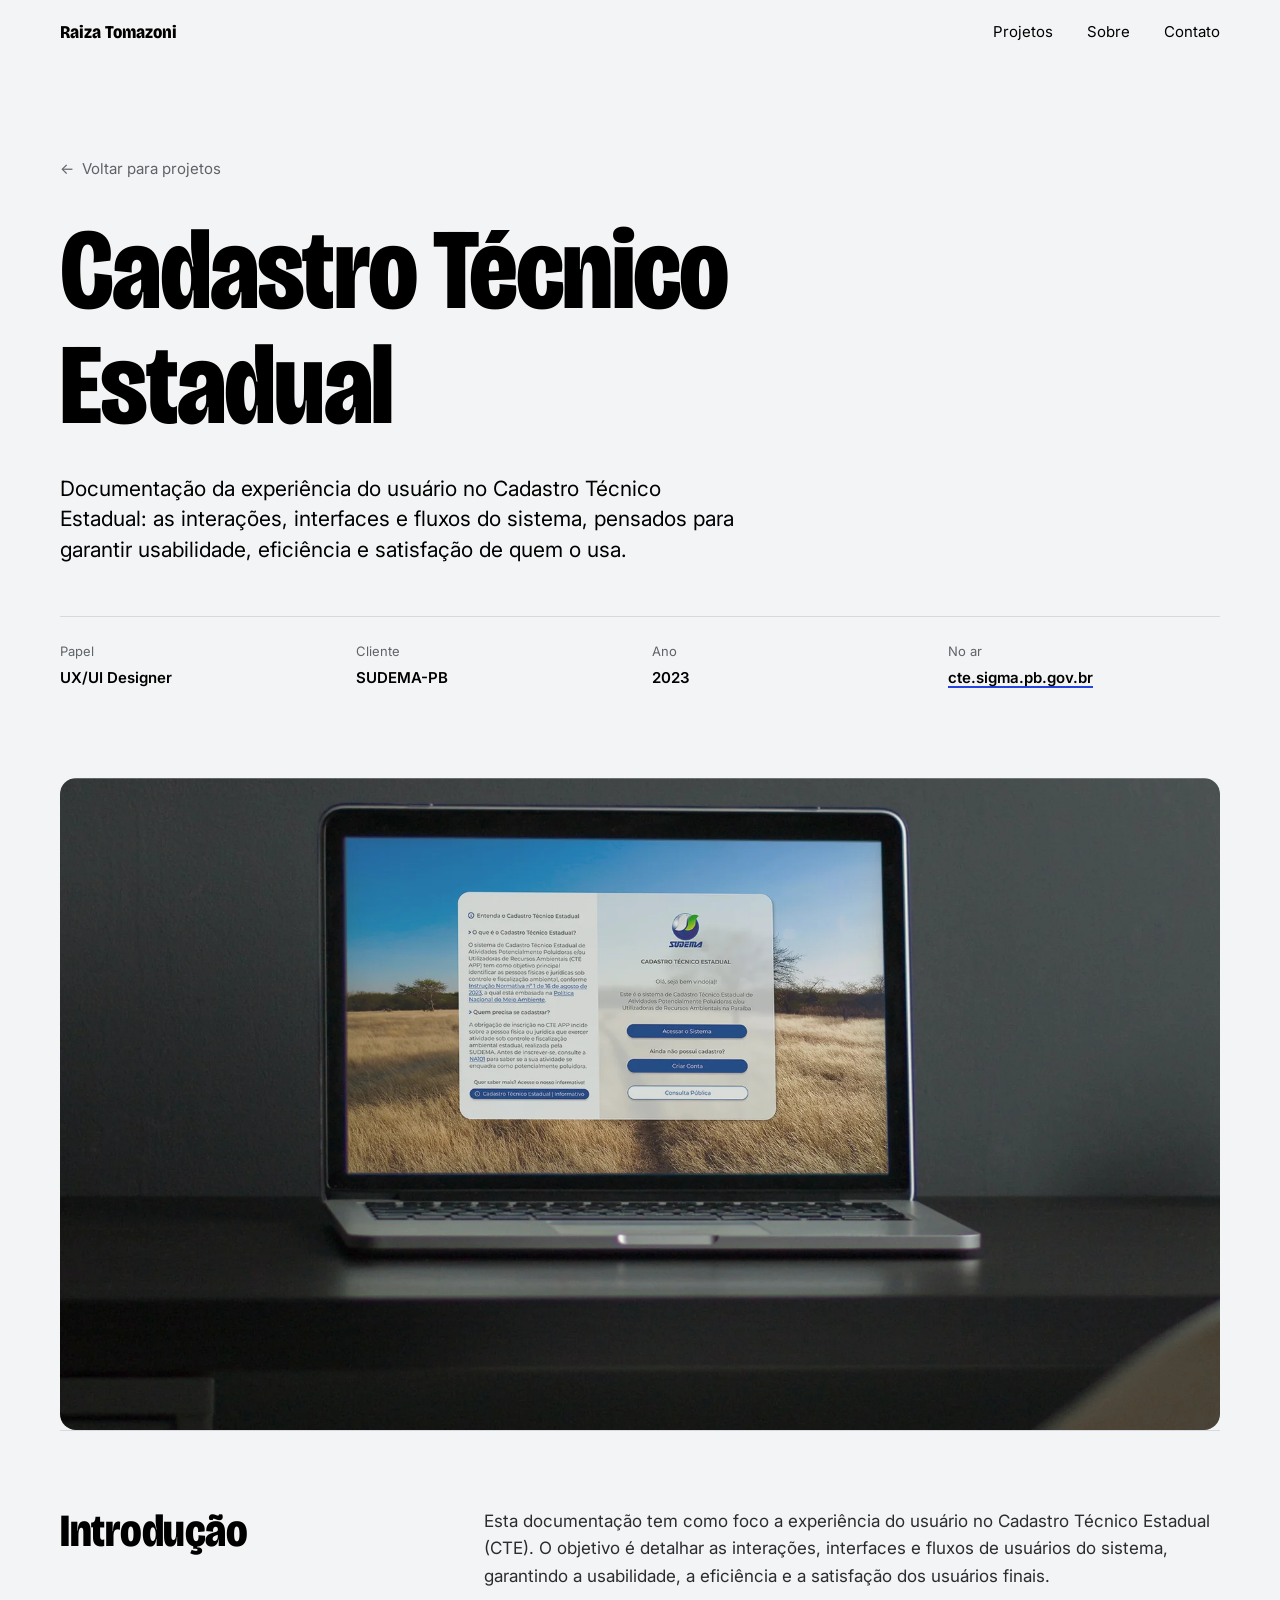
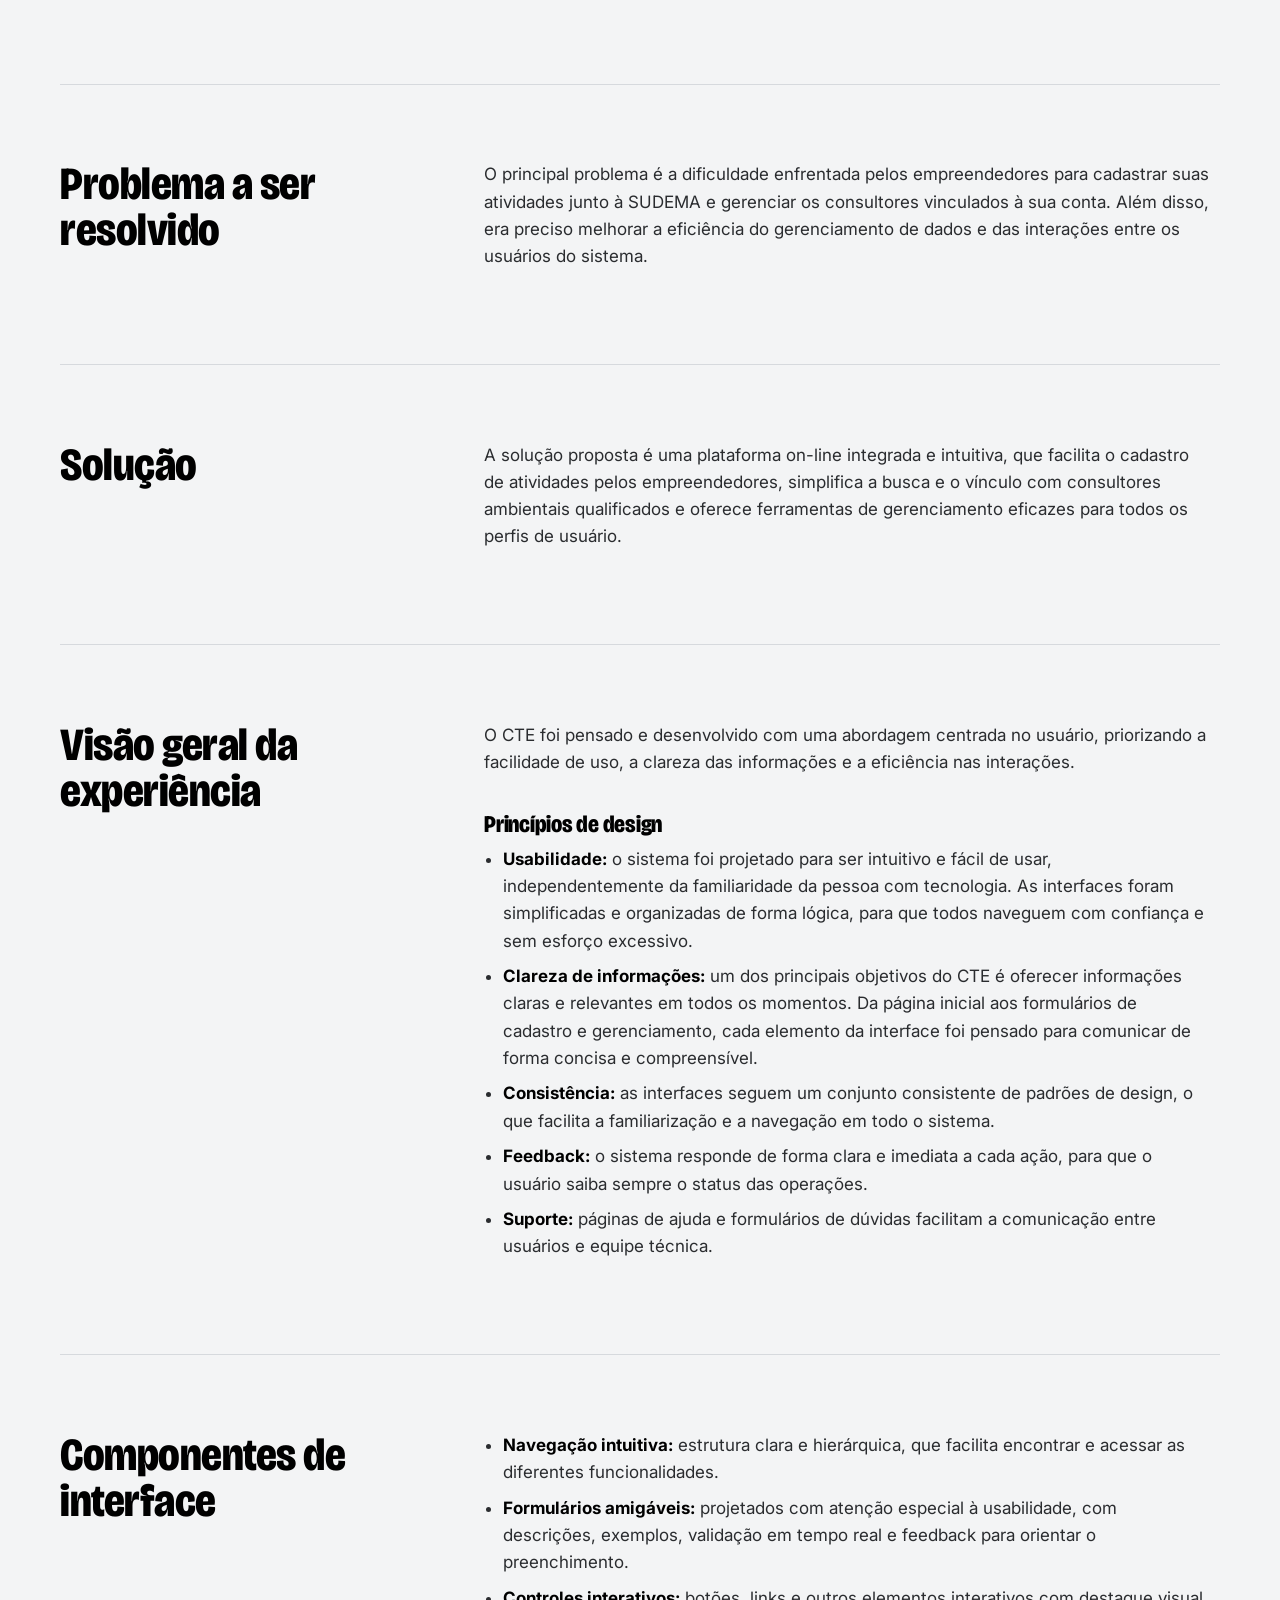
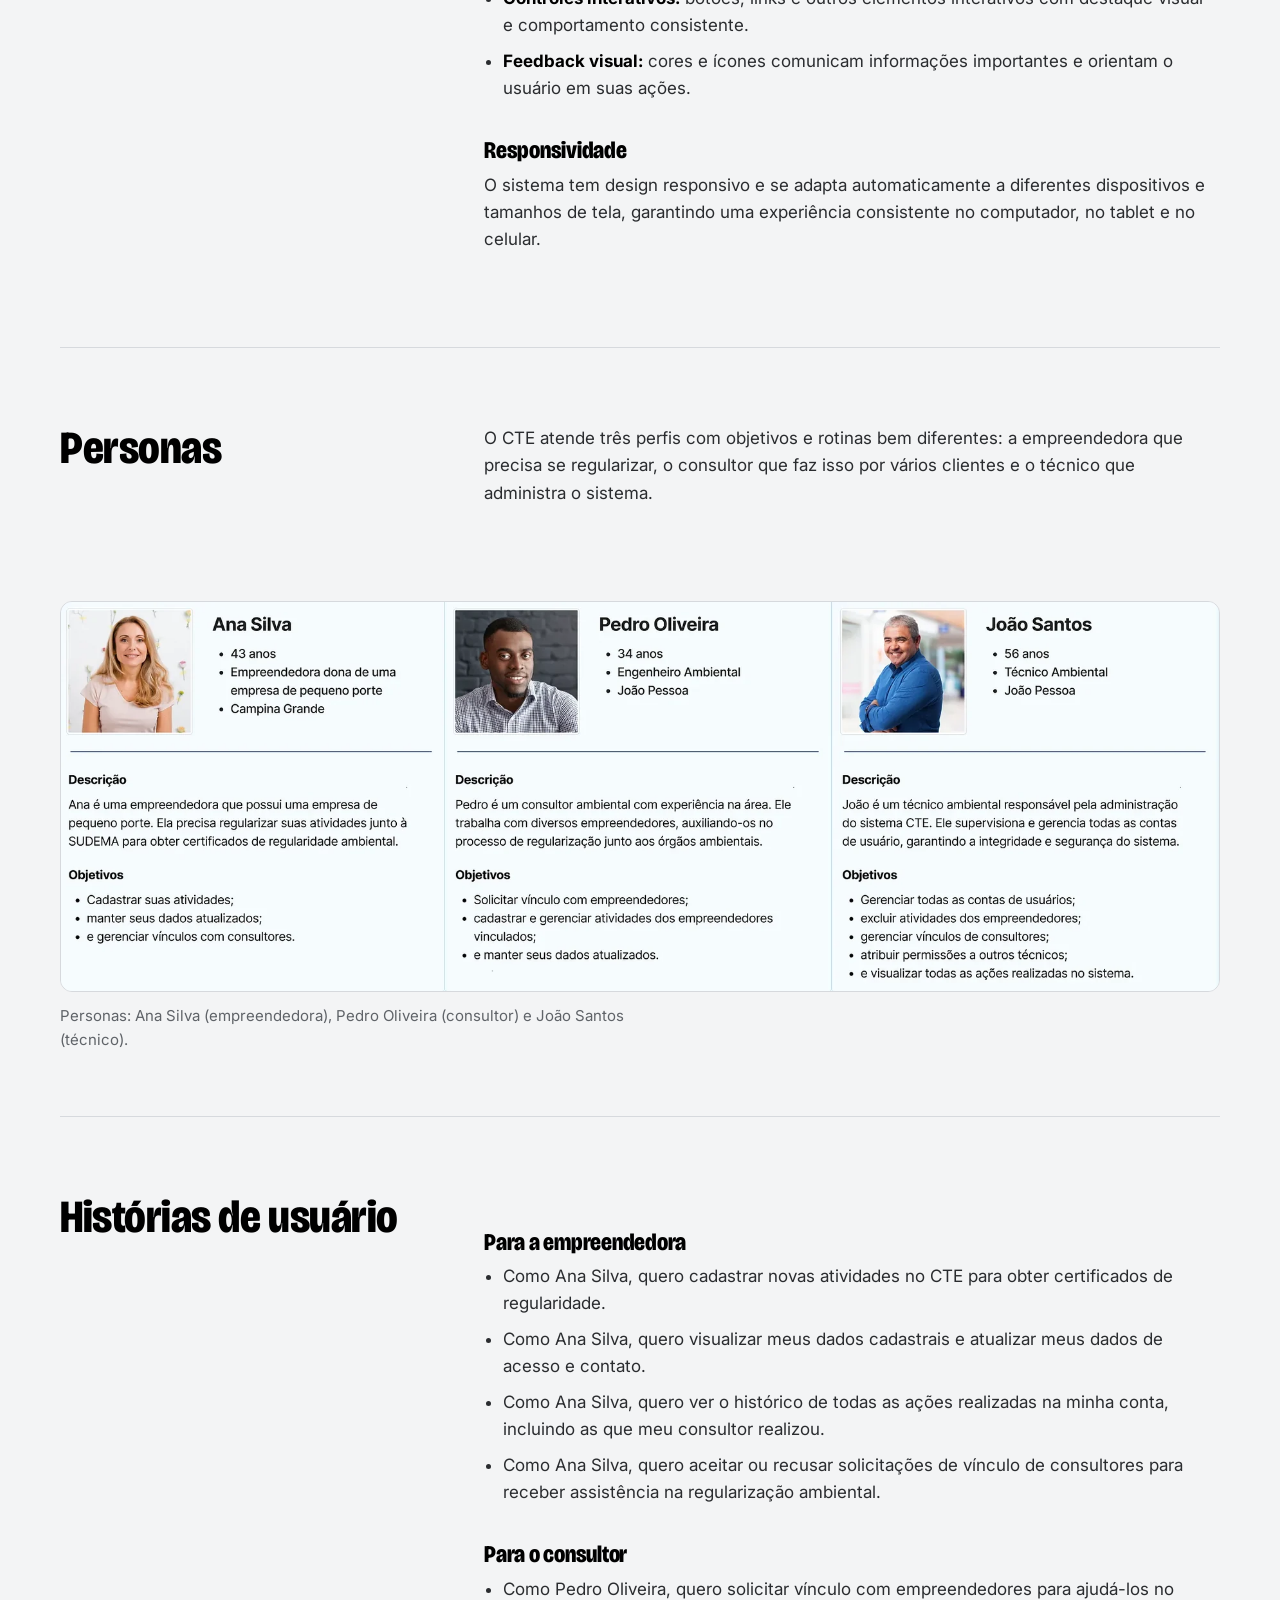
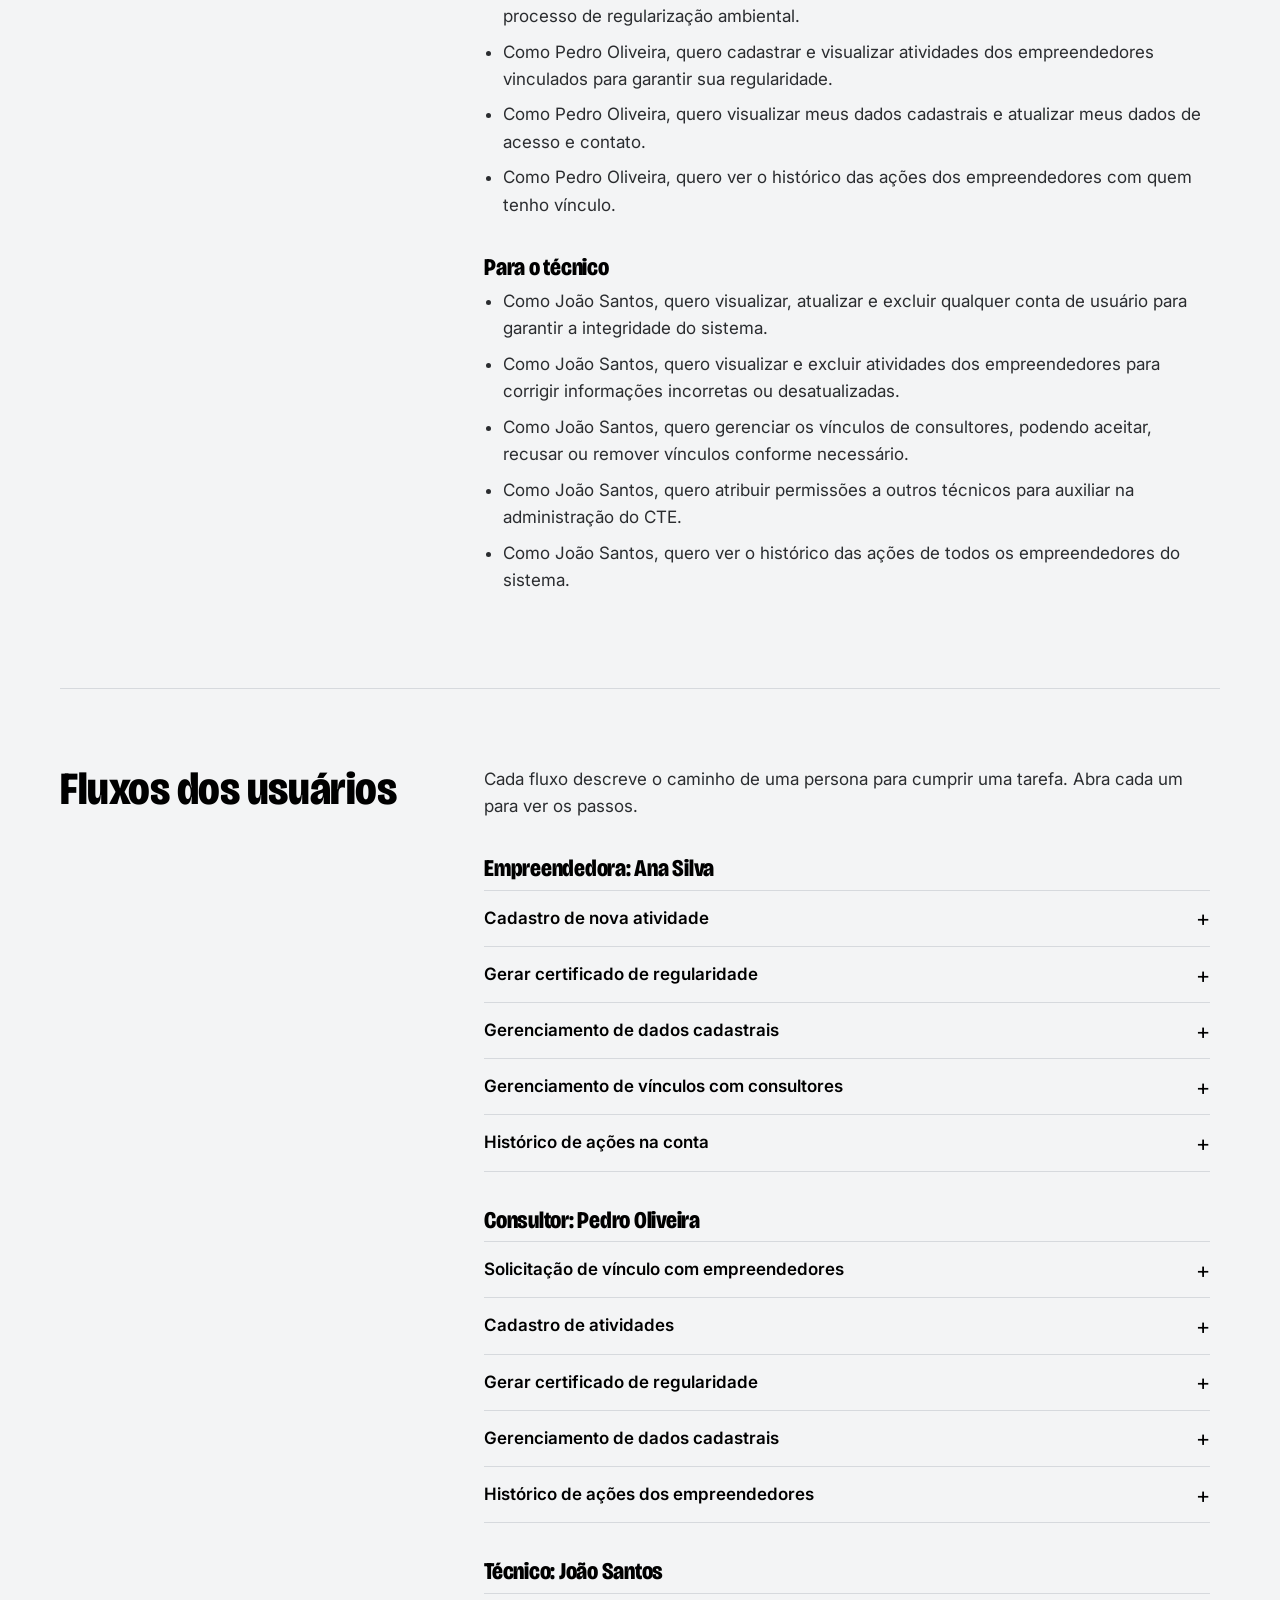
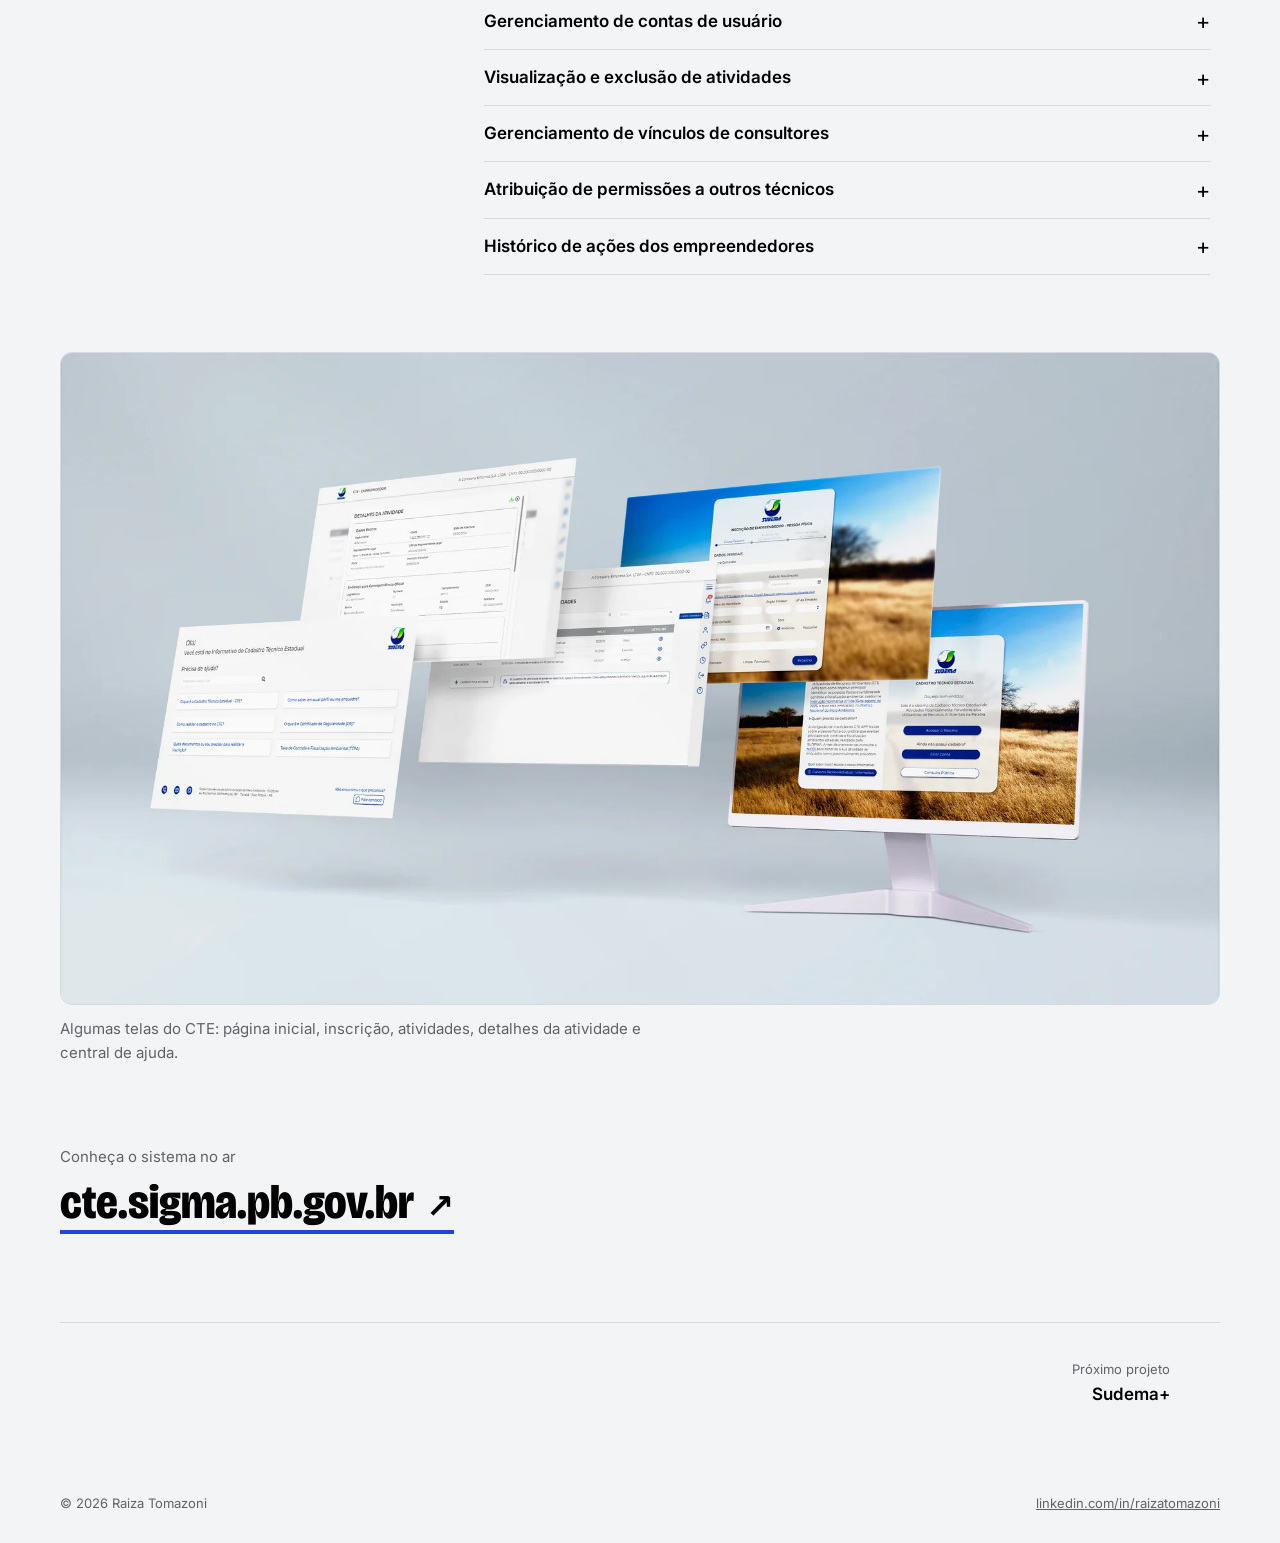
==== projetos/cte.html @ ff02afe6 "Favicon: órbita inclinada e mais fina, cores fixas Co-Authored-By: Claude Opus 5.5 <noreply@anthropi" ====
<!doctype html>
<html lang="pt-BR">
<head>
<meta charset="utf-8">
<meta name="viewport" content="width=device-width, initial-scale=1">
<title>Cadastro Técnico Estadual — Raiza Tomazoni</title>
<meta name="description" content="Sistema para empreendedores, consultores e técnicos da SUDEMA registrarem e acompanharem atividades licenciadas, com fluxos pensados para três perfis muito diferentes.">
<meta property="og:title" content="Cadastro Técnico Estadual — Raiza Tomazoni">
<meta property="og:description" content="Sistema para empreendedores, consultores e técnicos da SUDEMA registrarem e acompanharem atividades licenciadas, com fluxos pensados para três perfis muito diferentes.">
<meta property="og:image" content="../assets/img/cover-cte.webp?v=45bce792">
<meta name="theme-color" content="#f3f4f5">
<link rel="icon" href="../assets/favicon.svg" type="image/svg+xml">
<link rel="icon" href="../assets/favicon-32.png" sizes="32x32" type="image/png">
<link rel="apple-touch-icon" href="../assets/apple-touch-icon.png">
<link rel="preconnect" href="https://fonts.googleapis.com"><link rel="preconnect" href="https://fonts.gstatic.com" crossorigin><link href="https://fonts.googleapis.com/css2?family=Bricolage+Grotesque:opsz,wdth,wght@12..96,75..100,200..800&family=Inter:opsz,wght@14..32,400..700&family=Quicksand:wght@400..700&family=Lato:wght@400;700&display=swap" rel="stylesheet">
<link rel="stylesheet" href="../assets/css/style.css?v=1792434955">
<script>document.documentElement.classList.add('js')</script>
</head>
<body>
<div class="progress" aria-hidden="true"></div>
<a class="skip" href="#conteudo">Pular para o conteúdo</a>
<header class="nav"><div class="wrap">
  <a class="nav__name" href="../index.html">Raiza Tomazoni</a>
  <nav aria-label="Principal"><ul>
    <li><a class="u" href="../index.html#projetos">Projetos</a></li>
    <li><a class="u" href="../index.html#sobre">Sobre</a></li>
    <li><a class="u" href="../index.html#contato">Contato</a></li>
  </ul></nav>
</div></header>
<main id="conteudo">

<section class="case-hero"><div class="wrap">
  <a class="back" href="../index.html#projetos"><span aria-hidden="true">←</span> Voltar para projetos</a>
  <h1 data-load><span class="line"><span>Cadastro Técnico Estadual</span></span></h1>
  <p class="lede" data-reveal>Documentação da experiência do usuário no Cadastro Técnico Estadual: as interações, interfaces e fluxos do sistema, pensados para garantir usabilidade, eficiência e satisfação de quem o usa.</p>
  <dl class="meta" data-reveal><div><dt>Papel</dt><dd>UX/UI Designer</dd></div><div><dt>Cliente</dt><dd>SUDEMA-PB</dd></div><div><dt>Ano</dt><dd>2023</dd></div><div><dt>No ar</dt><dd><a href="https://cte.sigma.pb.gov.br" target="_blank" rel="noopener">cte.sigma.pb.gov.br</a></dd></div></dl>
</div></section>
<div class="wrap case-cover"><div class="case-cover__frame" data-reveal="clip"><img src="../assets/img/cte-mockup.webp?v=41202982" alt="Notebook sobre a mesa exibindo a página inicial do Cadastro Técnico Estadual"></div></div>
<div class="wrap">
<section class="block"><h2 data-reveal>Introdução</h2><div class="block__body" data-reveal>
<p>Esta documentação tem como foco a experiência do usuário no Cadastro Técnico Estadual (CTE). O objetivo é detalhar as interações, interfaces e fluxos de usuários do sistema, garantindo a usabilidade, a eficiência e a satisfação dos usuários finais.</p>
</div></section><section class="block"><h2 data-reveal>Problema a ser resolvido</h2><div class="block__body" data-reveal>
<p>O principal problema é a dificuldade enfrentada pelos empreendedores para cadastrar suas atividades junto à SUDEMA e gerenciar os consultores vinculados à sua conta. Além disso, era preciso melhorar a eficiência do gerenciamento de dados e das interações entre os usuários do sistema.</p>
</div></section><section class="block"><h2 data-reveal>Solução</h2><div class="block__body" data-reveal>
<p>A solução proposta é uma plataforma on-line integrada e intuitiva, que facilita o cadastro de atividades pelos empreendedores, simplifica a busca e o vínculo com consultores ambientais qualificados e oferece ferramentas de gerenciamento eficazes para todos os perfis de usuário.</p>
</div></section><section class="block"><h2 data-reveal>Visão geral da experiência</h2><div class="block__body" data-reveal>
<p>O CTE foi pensado e desenvolvido com uma abordagem centrada no usuário, priorizando a facilidade de uso, a clareza das informações e a eficiência nas interações.</p>
<h3>Princípios de design</h3>
<ul>
  <li><b>Usabilidade:</b> o sistema foi projetado para ser intuitivo e fácil de usar, independentemente da familiaridade da pessoa com tecnologia. As interfaces foram simplificadas e organizadas de forma lógica, para que todos naveguem com confiança e sem esforço excessivo.</li>
  <li><b>Clareza de informações:</b> um dos principais objetivos do CTE é oferecer informações claras e relevantes em todos os momentos. Da página inicial aos formulários de cadastro e gerenciamento, cada elemento da interface foi pensado para comunicar de forma concisa e compreensível.</li>
  <li><b>Consistência:</b> as interfaces seguem um conjunto consistente de padrões de design, o que facilita a familiarização e a navegação em todo o sistema.</li>
  <li><b>Feedback:</b> o sistema responde de forma clara e imediata a cada ação, para que o usuário saiba sempre o status das operações.</li>
  <li><b>Suporte:</b> páginas de ajuda e formulários de dúvidas facilitam a comunicação entre usuários e equipe técnica.</li>
</ul>
</div></section><section class="block"><h2 data-reveal>Componentes de interface</h2><div class="block__body" data-reveal>
<ul>
  <li><b>Navegação intuitiva:</b> estrutura clara e hierárquica, que facilita encontrar e acessar as diferentes funcionalidades.</li>
  <li><b>Formulários amigáveis:</b> projetados com atenção especial à usabilidade, com descrições, exemplos, validação em tempo real e feedback para orientar o preenchimento.</li>
  <li><b>Controles interativos:</b> botões, links e outros elementos interativos com destaque visual e comportamento consistente.</li>
  <li><b>Feedback visual:</b> cores e ícones comunicam informações importantes e orientam o usuário em suas ações.</li>
</ul>
<h3>Responsividade</h3>
<p>O sistema tem design responsivo e se adapta automaticamente a diferentes dispositivos e tamanhos de tela, garantindo uma experiência consistente no computador, no tablet e no celular.</p>
</div></section><section class="block"><h2 data-reveal>Personas</h2><div class="block__body" data-reveal>
<p>O CTE atende três perfis com objetivos e rotinas bem diferentes: a empreendedora que precisa se regularizar, o consultor que faz isso por vários clientes e o técnico que administra o sistema.</p>
</div></section><figure class="figure" data-reveal><a class="figure__frame" href="../assets/img/cte-personas.webp?v=aa2bc153" target="_blank" rel="noopener" data-cursor="Ampliar"><img src="../assets/img/cte-personas.webp?v=aa2bc153" alt="Personas Ana Silva, empreendedora de 43 anos de Campina Grande; Pedro Oliveira, engenheiro ambiental de 34 anos de João Pessoa; e João Santos, técnico ambiental de 56 anos de João Pessoa, com descrição e objetivos" loading="lazy"></a><figcaption>Personas: Ana Silva (empreendedora), Pedro Oliveira (consultor) e João Santos (técnico).</figcaption></figure><section class="block"><h2 data-reveal>Histórias de usuário</h2><div class="block__body" data-reveal>
<h3>Para a empreendedora</h3>
<ul>
  <li>Como Ana Silva, quero cadastrar novas atividades no CTE para obter certificados de regularidade.</li>
  <li>Como Ana Silva, quero visualizar meus dados cadastrais e atualizar meus dados de acesso e contato.</li>
  <li>Como Ana Silva, quero ver o histórico de todas as ações realizadas na minha conta, incluindo as que meu consultor realizou.</li>
  <li>Como Ana Silva, quero aceitar ou recusar solicitações de vínculo de consultores para receber assistência na regularização ambiental.</li>
</ul>
<h3>Para o consultor</h3>
<ul>
  <li>Como Pedro Oliveira, quero solicitar vínculo com empreendedores para ajudá-los no processo de regularização ambiental.</li>
  <li>Como Pedro Oliveira, quero cadastrar e visualizar atividades dos empreendedores vinculados para garantir sua regularidade.</li>
  <li>Como Pedro Oliveira, quero visualizar meus dados cadastrais e atualizar meus dados de acesso e contato.</li>
  <li>Como Pedro Oliveira, quero ver o histórico das ações dos empreendedores com quem tenho vínculo.</li>
</ul>
<h3>Para o técnico</h3>
<ul>
  <li>Como João Santos, quero visualizar, atualizar e excluir qualquer conta de usuário para garantir a integridade do sistema.</li>
  <li>Como João Santos, quero visualizar e excluir atividades dos empreendedores para corrigir informações incorretas ou desatualizadas.</li>
  <li>Como João Santos, quero gerenciar os vínculos de consultores, podendo aceitar, recusar ou remover vínculos conforme necessário.</li>
  <li>Como João Santos, quero atribuir permissões a outros técnicos para auxiliar na administração do CTE.</li>
  <li>Como João Santos, quero ver o histórico das ações de todos os empreendedores do sistema.</li>
</ul>
</div></section><section class="block"><h2 data-reveal>Fluxos dos usuários</h2><div class="block__body" data-reveal>
<p>Cada fluxo descreve o caminho de uma persona para cumprir uma tarefa. Abra cada um para ver os passos.</p>

<h3>Empreendedora: Ana Silva</h3>
<details class="flow"><summary>Cadastro de nova atividade</summary><ol>
  <li>Ana acessa o CTE e entra na sua conta.</li>
  <li>Na área do empreendedor, seleciona a opção de cadastrar nova atividade.</li>
  <li>Preenche o número da licença da atividade.</li>
  <li>Depois de revisar as informações, confirma o cadastro.</li>
</ol></details>
<details class="flow"><summary>Gerar certificado de regularidade</summary><ol>
  <li>Ana acessa o menu de cadastros.</li>
  <li>Seleciona a opção de ver os detalhes da atividade.</li>
  <li>Confere as informações e gera o certificado de regularidade para impressão.</li>
</ol></details>
<details class="flow"><summary>Gerenciamento de dados cadastrais</summary><ol>
  <li>Ana decide atualizar seu endereço de e-mail.</li>
  <li>Acessa os dados cadastrais da conta e seleciona a opção de alterar dados de acesso e de contato.</li>
  <li>Atualiza o e-mail e confirma a alteração.</li>
</ol></details>
<details class="flow"><summary>Gerenciamento de vínculos com consultores</summary><ol>
  <li>Ana recebe uma solicitação de vínculo de um consultor.</li>
  <li>Acessa a área de gestão de vínculos e visualiza os documentos do consultor.</li>
  <li>Decide aceitar ou recusar o vínculo.</li>
</ol></details>
<details class="flow"><summary>Histórico de ações na conta</summary><ol>
  <li>Ana acessa o menu de histórico.</li>
  <li>Visualiza quais ações foram realizadas na sua conta e quem as realizou.</li>
</ol></details>

<h3>Consultor: Pedro Oliveira</h3>
<details class="flow"><summary>Solicitação de vínculo com empreendedores</summary><ol>
  <li>Pedro acessa o CTE e entra na sua conta de consultor.</li>
  <li>Procura empreendedores que possam precisar de assistência na regularização ambiental.</li>
  <li>Envia solicitações de vínculo para os empreendedores selecionados.</li>
</ol></details>
<details class="flow"><summary>Cadastro de atividades</summary><ol>
  <li>Pedro visualiza as atividades dos empreendedores vinculados à sua conta.</li>
  <li>Adiciona novas atividades conforme necessário.</li>
</ol></details>
<details class="flow"><summary>Gerar certificado de regularidade</summary><ol>
  <li>Pedro visualiza os detalhes das atividades dos empreendedores vinculados.</li>
  <li>Confere as informações e gera o certificado de regularidade para impressão.</li>
</ol></details>
<details class="flow"><summary>Gerenciamento de dados cadastrais</summary><ol>
  <li>Pedro decide alterar sua senha.</li>
  <li>Acessa os dados cadastrais da conta e seleciona a opção de alterar dados de acesso e de contato.</li>
  <li>Atualiza a senha e confirma a alteração.</li>
</ol></details>
<details class="flow"><summary>Histórico de ações dos empreendedores</summary><ol>
  <li>Pedro precisa conferir quem alterou o e-mail na conta de um empreendedor.</li>
  <li>Acessa o histórico desse empreendedor.</li>
  <li>Visualiza quais ações foram realizadas, quando e por quem.</li>
</ol></details>

<h3>Técnico: João Santos</h3>
<details class="flow"><summary>Gerenciamento de contas de usuário</summary><ol>
  <li>João precisa alterar o telefone de um consultor.</li>
  <li>Acessa o painel de gerenciamento de contas e visualiza os dados cadastrais da conta.</li>
  <li>Atualiza o número de telefone e confirma a ação.</li>
</ol></details>
<details class="flow"><summary>Visualização e exclusão de atividades</summary><ol>
  <li>João visualiza os detalhes de todas as atividades dos empreendedores do CTE.</li>
  <li>Tem permissão para excluir atividades dos empreendedores.</li>
</ol></details>
<details class="flow"><summary>Gerenciamento de vínculos de consultores</summary><ol>
  <li>João revisa os vínculos entre consultores e empreendedores.</li>
  <li>Aceita, recusa ou remove vínculos conforme necessário.</li>
</ol></details>
<details class="flow"><summary>Atribuição de permissões a outros técnicos</summary><ol>
  <li>João precisa configurar o perfil de um novo técnico.</li>
  <li>Entra no painel de perfis e permissões e atribui ao novo técnico autorizações de edição e/ou exclusão.</li>
</ol></details>
<details class="flow"><summary>Histórico de ações dos empreendedores</summary><ol>
  <li>João quer saber por que uma atividade foi excluída.</li>
  <li>Acessa o histórico do empreendedor que tinha a atividade.</li>
  <li>Visualiza qual técnico fez a exclusão e qual foi a justificativa.</li>
</ol></details>
</div></section><figure class="figure" data-reveal><a class="figure__frame" href="../assets/img/cte-telas.webp?v=584a0ec3" target="_blank" rel="noopener" data-cursor="Ampliar"><img src="../assets/img/cte-telas.webp?v=584a0ec3" alt="Telas do Cadastro Técnico Estadual em perspectiva: página inicial, inscrição de empreendedor, lista e detalhes de atividades e central de ajuda" loading="lazy"></a><figcaption>Algumas telas do CTE: página inicial, inscrição, atividades, detalhes da atividade e central de ajuda.</figcaption></figure>
<div class="live" data-reveal><span class="live__label">Conheça o sistema no ar</span><a class="live__link" href="https://cte.sigma.pb.gov.br/" target="_blank" rel="noopener">cte.sigma.pb.gov.br <span aria-hidden="true">↗</span></a></div>
<a class="next" href="sudema-mais.html"><span class="next__in"><span><span class="next__label">Próximo projeto</span><span class="next__name">Sudema+</span></span><span class="next__arrow" aria-hidden="true">→</span></span></a>
</div>
</main>
<footer class="foot"><div class="wrap">
  <span>© <span id="ano">2026</span> Raiza Tomazoni</span>
  <a class="u" href="https://www.linkedin.com/in/raizatomazoni/" target="_blank" rel="noopener">linkedin.com/in/raizatomazoni</a>
</div></footer>
<script src="../assets/js/main.js?v=1792434955" defer></script>
</body>
</html>
---- assets/css/style.css ----
/* Raiza Tomazoni — portfólio
   Títulos em Bricolage Grotesque condensada; texto em Inter. Fundo off-white, texto preto. */

:root {
  --paper: #f3f4f5;
  --paper-2: #e7e9eb;
  --ink: #000;
  --ink-2: #2a2c2f;
  --muted: #5f6368;
  --line: #d6d9dd;
  --cobalt: #2443e0;
  --sun: #ffcc1a;

  --display: "Bricolage Grotesque", "Arial Narrow", system-ui, sans-serif;
  --text: "Inter", system-ui, -apple-system, "Segoe UI", sans-serif;

  --wrap: 1240px;
  --gutter: clamp(16px, 4vw, 40px);

  --f-xs: 0.8125rem;
  --f-sm: 0.9375rem;
  --f-md: 1.0625rem;
  --f-lg: 1.3125rem;
  --f-xl: clamp(2rem, 3.6vw, 2.875rem);
  --f-xxl: clamp(2.75rem, 7vw, 5.5rem);
  --f-hero: clamp(4rem, 15vw, 13.5rem);

  --ease: cubic-bezier(.2, .7, .2, 1);
}

*, *::before, *::after { box-sizing: border-box; }
html { -webkit-text-size-adjust: 100%; }
body {
  margin: 0;
  background: var(--paper);
  color: var(--ink);
  font-family: var(--text);
  font-size: var(--f-md);
  line-height: 1.6;
  -webkit-font-smoothing: antialiased;
}
img { display: block; max-width: 100%; height: auto; }
a { color: inherit; }
p { margin: 0 0 1em; }
h1, h2, h3 {
  margin: 0;
  font-family: var(--display);
  font-weight: 800;
  font-variation-settings: "opsz" 96, "wdth" 85;
  line-height: 1;
  letter-spacing: -0.01em;
}

:focus-visible { outline: 3px solid var(--cobalt); outline-offset: 3px; border-radius: 2px; }
::selection { background: var(--cobalt); color: #fff; }

.skip { position: absolute; left: -9999px; }
.skip:focus { left: 16px; top: 16px; background: #000; color: var(--paper); padding: 8px 12px; z-index: 20; }
.wrap { max-width: var(--wrap); margin: 0 auto; padding: 0 var(--gutter); }

/* ——— Barra de progresso de leitura ——— */
.progress { position: fixed; top: 0; left: 0; height: 3px; width: 100%; background: var(--cobalt); transform-origin: 0 50%; transform: scaleX(0); z-index: 30; }

/* ——— Navegação (esconde ao rolar para baixo) ——— */
.nav { position: sticky; top: 0; z-index: 10; background: color-mix(in srgb, var(--paper) 90%, transparent); backdrop-filter: blur(10px); -webkit-backdrop-filter: blur(10px); border-bottom: 1px solid transparent; transition: transform .45s var(--ease), border-color .3s; }
.nav.is-scrolled { border-bottom-color: var(--line); }
.nav.is-hidden { transform: translateY(-100%); }
.nav .wrap { display: flex; align-items: center; justify-content: space-between; gap: 16px; height: 64px; }
.nav__name { font-family: var(--display); font-weight: 800; font-variation-settings: "opsz" 24, "wdth" 85; font-size: 1.125rem; text-decoration: none; white-space: nowrap; }
.nav ul { display: flex; gap: clamp(16px, 3vw, 34px); list-style: none; margin: 0; padding: 0; font-size: var(--f-sm); }
.nav ul a { text-decoration: none; }

/* Sublinhado que cresce no hover */
.u { background: linear-gradient(currentColor, currentColor) 0 100% / 0 1.5px no-repeat; transition: background-size .35s var(--ease); padding-bottom: 2px; }
.u:hover, .u:focus-visible { background-size: 100% 1.5px; }

/* ——— Hero ——— */
.hero { padding: clamp(40px, 8vw, 104px) 0 clamp(48px, 7vw, 88px); }
.hero__name { font-size: var(--f-hero); font-weight: 800; line-height: 0.86; letter-spacing: -0.02em; font-variation-settings: "opsz" 96, "wdth" 80; margin-bottom: clamp(28px, 5vw, 56px); }
.line { display: block; overflow: hidden; padding-bottom: 0.06em; }
.line > span { display: inline-block; }
.hero__grid { display: grid; grid-template-columns: 1fr; gap: 28px; }
@media (min-width: 860px) { .hero__grid { grid-template-columns: 7fr 5fr; gap: 64px; align-items: end; } }
.hero__lede { font-size: var(--f-lg); line-height: 1.45; max-width: 32ch; margin: 0; color: var(--ink); }
.hero__now { font-size: var(--f-sm); color: var(--muted); margin: 0; }
.hero__now strong { color: var(--ink); font-weight: 600; }
.hero__cta { display: flex; flex-wrap: wrap; gap: 12px; margin-top: 26px; }

/* Botões com preenchimento que desliza */
.btn { position: relative; overflow: hidden; isolation: isolate; display: inline-flex; align-items: center; gap: 8px; padding: 13px 22px; border-radius: 999px; font-weight: 600; font-size: var(--f-sm); text-decoration: none; border: 1.5px solid #000; color: #000; transition: color .35s var(--ease); }
.btn::before { content: ""; position: absolute; inset: 0; background: #000; transform: translateY(101%); transition: transform .4s var(--ease); z-index: -1; border-radius: inherit; }
.btn:hover { color: var(--paper); }
.btn:hover::before { transform: none; }
.btn--solid { background: #000; color: var(--paper); }
.btn--solid::before { background: var(--cobalt); }

/* ——— Faixa em movimento ——— */
.marquee { border-block: 1px solid var(--line); overflow: hidden; padding: 18px 0; white-space: nowrap; }
.marquee__track { display: inline-flex; gap: 48px; animation: marquee 38s linear infinite; padding-left: 48px; }
.marquee__track span { font-family: var(--display); font-weight: 300; font-variation-settings: "opsz" 48, "wdth" 85; font-size: clamp(1.25rem, 2.4vw, 1.75rem); display: inline-flex; align-items: center; gap: 48px; }
.marquee__track span::after { content: ""; width: 12px; height: 12px; border-radius: 50%; border: 1.5px solid var(--cobalt); box-sizing: border-box; }
.marquee:hover .marquee__track { animation-play-state: paused; }
@keyframes marquee { to { transform: translateX(-50%); } }

/* ——— Seções ——— */
.section { padding: clamp(64px, 9vw, 120px) 0; }
.section + .section { border-top: 1px solid var(--line); }
.section__head { display: flex; justify-content: space-between; align-items: end; gap: 16px; margin-bottom: clamp(36px, 5vw, 64px); }
.section__title { font-size: var(--f-xxl); }
.section__note { color: var(--muted); font-size: var(--f-sm); margin: 0; max-width: 34ch; text-align: right; }
@media (max-width: 640px) { .section__head { flex-direction: column; align-items: start; } .section__note { text-align: left; } }

/* ——— Projetos em destaque ——— */
.feature { display: grid; gap: 24px; text-decoration: none; padding-bottom: clamp(44px, 6vw, 80px); margin-bottom: clamp(44px, 6vw, 80px); border-bottom: 1px solid var(--line); }
.feature:last-child { border-bottom: 0; margin-bottom: 0; padding-bottom: 0; }
@media (min-width: 900px) {
  .feature { grid-template-columns: 1fr 1fr; gap: clamp(20px, 3vw, 40px); align-items: center; }
  .feature:nth-child(even) .feature__media { order: 2; }
}
.feature__media { position: relative; border-radius: 14px; overflow: hidden; background: var(--paper-2); aspect-ratio: 16 / 9; }
.feature__media img, .card__media img { width: 100%; height: 100%; object-fit: cover; transition: transform 1s var(--ease); }
.feature:hover .feature__media img, .card:hover .card__media img { transform: scale(1.045); }
.feature__client { color: var(--muted); font-size: var(--f-sm); margin: 0 0 12px; }
.feature__title { font-size: var(--f-xl); margin-bottom: 16px; }
.feature__text { margin: 0 0 18px; max-width: 46ch; color: var(--ink-2); }
.feature__more { display: inline-flex; align-items: center; gap: 10px; font-weight: 600; font-size: var(--f-sm); }
.feature__more i { display: inline-block; width: 28px; height: 1.5px; background: var(--cobalt); transition: width .4s var(--ease); }
.feature:hover .feature__more i { width: 52px; }
.tags { display: flex; flex-wrap: wrap; gap: 6px; list-style: none; padding: 0; margin: 0 0 22px; }
.tags li { font-size: var(--f-xs); padding: 4px 11px; border: 1px solid var(--line); border-radius: 999px; color: var(--muted); }

/* Selo que segue o cursor sobre as imagens */
.cursor { position: fixed; left: 0; top: 0; width: 104px; height: 104px; margin: -52px 0 0 -52px; border-radius: 50%; background: #000; color: var(--paper); display: grid; place-items: center; text-align: center; font-size: 0.8125rem; font-weight: 600; line-height: 1.2; pointer-events: none; z-index: 40; transform: scale(0); transition: transform .35s var(--ease); }
.cursor.is-on { transform: scale(1); }

/* ——— Mais trabalhos ——— */
.grid { display: grid; gap: clamp(32px, 4vw, 56px) clamp(20px, 3vw, 40px); }
@media (min-width: 720px) { .grid { grid-template-columns: 1fr 1fr; } .grid > :nth-child(even) { margin-top: clamp(0px, 8vw, 96px); } }
.card { text-decoration: none; display: block; }
.card__media { border-radius: 12px; overflow: hidden; aspect-ratio: 16 / 9; background: var(--paper-2); margin-bottom: 18px; }
.card h3 { font-size: clamp(1.5rem, 2.4vw, 2rem); margin-bottom: 8px; transition: transform .35s var(--ease); }
.card:hover h3 { transform: translateX(6px); }
.card p { color: var(--muted); font-size: var(--f-sm); margin: 0; max-width: 48ch; }

/* ——— Sobre ——— */
.about { display: grid; gap: 40px; }
@media (min-width: 900px) { .about { grid-template-columns: 5fr 7fr; gap: 72px; } }
.about__bio p { font-size: var(--f-md); line-height: 1.65; color: var(--ink-2); }
.quote { margin: 36px 0 0; padding-left: 18px; border-left: 3px solid var(--cobalt); color: var(--muted); }
.quote cite { display: block; font-style: normal; font-size: var(--f-sm); margin-top: 8px; color: var(--ink); }
.timeline h3 { font-size: 1.375rem; margin: 0 0 12px; }
.timeline ol { list-style: none; margin: 0 0 44px; padding: 0; border-top: 1px solid var(--line); }
.timeline ol li { display: grid; grid-template-columns: 110px 1fr; gap: 16px; padding: 15px 0; border-bottom: 1px solid var(--line); font-size: var(--f-sm); }
.timeline time { color: var(--muted); font-variant-numeric: tabular-nums; }
.timeline b { display: block; font-weight: 600; }
.timeline span { color: var(--muted); }
.skills { display: flex; flex-wrap: wrap; gap: 8px; list-style: none; padding: 0; margin: 0; }
.skills li { font-size: var(--f-sm); padding: 7px 14px; border: 1px solid var(--line); border-radius: 999px; transition: background .25s, color .25s, border-color .25s; }
.skills li:hover { background: #000; color: var(--paper); border-color: #000; }

/* ——— Contato ——— */
.contact { background: #000; color: var(--paper); }
.section + .contact { border-top: 0; }
.contact .section__title { color: var(--paper); margin-bottom: 32px; }
.contact__row { display: flex; flex-wrap: wrap; align-items: center; gap: 16px; }
.contact__mail { display: inline-block; font-family: var(--text); font-size: clamp(1.125rem, 2.2vw, 1.5rem); font-weight: 500; letter-spacing: 0; text-decoration: none; line-height: 1.3; word-break: break-word; color: var(--paper); background: linear-gradient(var(--cobalt), var(--cobalt)) 0 100% / 100% 2px no-repeat; padding: 2px 0 4px; transition: background-size .4s var(--ease), color .3s; }
.contact__mail:hover { background-size: 100% 100%; color: #fff; }
.copy { font: inherit; font-size: var(--f-sm); background: none; border: 1.5px solid rgba(243,244,245,.5); color: var(--paper); padding: 9px 16px; border-radius: 999px; cursor: pointer; transition: background .25s, color .25s; }
.copy:hover { background: var(--paper); color: #000; }
.contact__links { display: flex; flex-wrap: wrap; gap: 12px; margin-top: 40px; }
.contact .btn { border-color: var(--paper); color: var(--paper); }
.contact .btn::before { background: var(--paper); }
.contact .btn:hover { color: #000; }

.foot { padding: 28px 0; font-size: var(--f-xs); color: var(--muted); }
.foot .wrap { display: flex; justify-content: space-between; gap: 16px; flex-wrap: wrap; }

/* ——— Estudo de caso ——— */
.case-hero { padding: clamp(40px, 7vw, 96px) 0 clamp(28px, 4vw, 48px); }
.back { display: inline-flex; align-items: center; gap: 8px; font-size: var(--f-sm); color: var(--muted); text-decoration: none; margin-bottom: 32px; transition: color .25s, gap .3s var(--ease); }
.back:hover { color: #000; gap: 14px; }
.case-hero h1 { font-size: clamp(3rem, 9vw, 7.5rem); max-width: 14ch; margin-bottom: 24px; letter-spacing: -0.015em; font-variation-settings: "opsz" 96, "wdth" 80; }
.case-hero .lede { font-size: var(--f-lg); line-height: 1.45; max-width: 52ch; margin: 0; }
.meta { display: grid; grid-template-columns: repeat(2, 1fr); gap: 20px 24px; margin: clamp(32px, 4vw, 52px) 0 0; padding: 24px 0 0; border-top: 1px solid var(--line); }
@media (min-width: 760px) { .meta { grid-template-columns: repeat(4, 1fr); } }
.meta dt { font-size: var(--f-xs); color: var(--muted); margin-bottom: 4px; }
.meta dd { margin: 0; font-size: var(--f-sm); font-weight: 600; }
.meta a { color: var(--ink); text-decoration-color: var(--cobalt); text-decoration-thickness: 1.5px; text-underline-offset: 3px; }

.case-cover { margin: clamp(24px, 4vw, 40px) auto 0; }
.case-cover__frame { border-radius: 16px; overflow: hidden; }
.case-cover img { width: 100%; }

.block { display: grid; gap: 16px; padding: clamp(44px, 6vw, 80px) 0; border-top: 1px solid var(--line); }
@media (min-width: 900px) { .block { grid-template-columns: 4fr 8fr; gap: 56px; } .block h2 { position: sticky; top: 96px; align-self: start; } }
.block h2 { font-size: var(--f-xl); }
.block__body { max-width: 66ch; color: var(--ink-2); }
.block__body ul { padding-left: 1.1em; margin: 0 0 1em; }
.block__body li { margin-bottom: .5em; }
.block__body b { color: var(--ink); }
.block__body h3 { font-size: 1.5rem; margin: 1.5em 0 .4em; color: var(--ink); }
.block__body a { color: var(--ink); text-decoration-color: var(--cobalt); text-decoration-thickness: 1.5px; text-underline-offset: 3px; }

.stats { display: grid; grid-template-columns: repeat(2, 1fr); gap: 22px; margin: 12px 0 28px; }
@media (min-width: 640px) { .stats { grid-template-columns: repeat(3, 1fr); } }
.stat { border-top: 2px solid var(--cobalt); padding-top: 10px; }
.stat b { display: block; font-family: var(--display); font-size: 3rem; font-weight: 800; font-variation-settings: "opsz" 96, "wdth" 80; line-height: 1; color: var(--ink); font-variant-numeric: tabular-nums; }
.stat span { font-size: var(--f-sm); color: var(--muted); }

.figure { margin: 0 0 clamp(36px, 5vw, 64px); }
.figure__frame { display: block; border-radius: 12px; overflow: hidden; border: 1px solid var(--line); cursor: zoom-in; }
.figure__frame img { width: 100%; }
.figure figcaption { font-size: var(--f-sm); color: var(--muted); margin-top: 12px; max-width: 70ch; }

.phones { display: flex; align-items: flex-start; gap: clamp(12px, 2.5vw, 28px); overflow-x: auto; padding: 4px 2px 16px; scroll-snap-type: x mandatory; scrollbar-width: thin; }
.phones img { flex: 0 0 auto; width: clamp(200px, 26vw, 280px); height: auto; border-radius: 24px; border: 1px solid var(--line); scroll-snap-align: start; background: #fff; transition: transform .45s var(--ease); }
.phones img:hover { transform: translateY(-8px); }

.scrollframe { height: min(78vh, 760px); overflow-y: auto; border-radius: 12px; border: 1px solid var(--line); background: var(--paper-2); }
.scrollframe img { width: 100%; }

.next { display: flex; justify-content: flex-end; text-decoration: none; padding: 36px 0 56px; border-top: 1px solid var(--line); }
.next__in { display: inline-flex; align-items: center; gap: 14px; text-align: right; }
.next__label { display: block; color: var(--muted); font-size: var(--f-xs); margin-bottom: 2px; }
.next__name { display: block; font-size: var(--f-md); font-weight: 600; color: var(--ink); }
.next__arrow { display: inline-grid; place-items: center; width: 36px; height: 36px; border-radius: 50%; border: 1.5px solid #000; font-size: 1rem; opacity: 0; transform: translateX(-10px); transition: opacity .3s var(--ease), transform .35s var(--ease), background .25s, color .25s; }
.next:hover .next__arrow, .next:focus-visible .next__arrow { opacity: 1; transform: none; background: #000; color: var(--paper); }
.next:hover .next__name { text-decoration: underline; text-underline-offset: 4px; }
@media (hover: none) { .next__arrow { opacity: 1; transform: none; } }

/* ——— Animações de entrada (só com JS e sem preferência por menos movimento) ——— */
@media (prefers-reduced-motion: no-preference) {
  .js .line > span { transform: translateY(105%); transition: transform 1.1s var(--ease); }
  .js .is-loaded .line > span { transform: none; }
  .js .is-loaded .line:nth-child(2) > span { transition-delay: .12s; }

  .js [data-reveal] { opacity: 0; transform: translateY(32px); transition: opacity .9s var(--ease), transform .9s var(--ease); transition-delay: var(--d, 0s); }
  .js [data-reveal].is-in { opacity: 1; transform: none; }

  .js [data-reveal="clip"] { opacity: 1; transform: none; clip-path: inset(12% 6% 12% 6% round 14px); transition: clip-path 1.2s var(--ease); }
  .js [data-reveal="clip"] img { transform: scale(1.15); transition: transform 1.4s var(--ease); }
  .js [data-reveal="clip"].is-in { clip-path: inset(0 0 0 0 round 14px); }
  .js [data-reveal="clip"].is-in img { transform: none; }
  .js .feature:hover [data-reveal="clip"].is-in img { transform: scale(1.045); }
}
@media (prefers-reduced-motion: reduce) {
  .marquee__track { animation: none; }
  .feature__media img, .card__media img, .phones img { transition: none; }
  .nav { transition: none; }
}

/* ——— Blocos extras dos estudos de caso ——— */
.block__body blockquote { margin: 1.4em 0; padding: 4px 0 4px 20px; border-left: 3px solid #000; font-family: var(--display); font-weight: 700; font-variation-settings: "opsz" 48, "wdth" 85; font-size: clamp(1.375rem, 2.4vw, 1.75rem); line-height: 1.2; color: var(--ink); }
.block__body ol { padding-left: 1.2em; margin: 0 0 1em; }
.block__body ol li { margin-bottom: .5em; }

.story { list-style: none; counter-reset: s; padding: 0; margin: 8px 0 28px; display: grid; gap: 0; border-top: 1px solid var(--line); }
.story li { display: grid; grid-template-columns: 150px 1fr; gap: 16px; padding: 14px 0; border-bottom: 1px solid var(--line); margin: 0; }
.story b { font-family: var(--display); font-weight: 700; font-variation-settings: "opsz" 24, "wdth" 85; color: var(--muted); font-size: var(--f-sm); }
@media (max-width: 560px) { .story li { grid-template-columns: 1fr; gap: 2px; } }

.stat--wide { grid-column: 1 / -1; }

.swatches { display: grid; grid-template-columns: repeat(2, 1fr); gap: 14px; }
@media (min-width: 720px) { .swatches { grid-template-columns: repeat(4, 1fr); } }
.swatch { border-radius: 12px; overflow: hidden; border: 1px solid var(--line); background: #fff; }
.swatch i { display: block; aspect-ratio: 4 / 3; }
.swatch div { padding: 10px 12px; font-size: var(--f-sm); }
.swatch b { display: block; }
.swatch span { color: var(--muted); font-variant-numeric: tabular-nums; }

.typespec { border: 1px solid var(--line); border-radius: 12px; background: #fff; padding: clamp(20px, 4vw, 40px); display: grid; gap: 20px; }
@media (min-width: 760px) { .typespec { grid-template-columns: 1fr 1fr; align-items: end; } }
.typespec__big { font-family: "Quicksand", var(--text); font-weight: 600; font-size: clamp(4.5rem, 12vw, 9rem); line-height: .9; color: #016e74; }
.typespec__name { font-family: "Quicksand", var(--text); font-size: 1.75rem; font-weight: 600; margin-bottom: 6px; }
.typespec__chars { font-family: "Quicksand", var(--text); font-size: 1.125rem; line-height: 1.5; color: var(--ink-2); word-break: break-all; }
.typespec__weights { display: flex; flex-wrap: wrap; gap: 14px; margin-top: 12px; font-family: "Quicksand", var(--text); font-size: 1.0625rem; }

.figure--wide { margin-left: calc(-1 * min(4vw, 40px)); margin-right: calc(-1 * min(4vw, 40px)); }
.figure--plain .figure__frame { border: 0; }


/* ——— Guia de estilo (recriado com os tokens do Figma) ——— */
.sg { font-family: "Quicksand", var(--text); color: var(--sg-text); background: #fff; border: 1px solid var(--line); border-radius: 16px; padding: clamp(20px, 4vw, 44px); display: grid; gap: clamp(36px, 5vw, 56px); }
.sg-h { font-family: var(--display); font-size: 1.75rem; color: #000; margin-bottom: 18px; }
.sg-sub { font-size: 0.8125rem; font-weight: 600; color: #6b6b6b; margin: 18px 0 10px; }
.sg-sec > .sg-sub:first-of-type { margin-top: 0; }
.sg-swatches { display: grid; grid-template-columns: repeat(auto-fill, minmax(min(140px, 42%), 1fr)); gap: 14px; }
.sg-swatches--small { grid-template-columns: repeat(auto-fill, minmax(min(120px, 42%), 1fr)); }
.sg-sw i { display: block; height: 84px; border-radius: 10px; border: 1px solid rgba(0,0,0,.08); margin-bottom: 8px; }
.sg-swatches--small .sg-sw i { height: 56px; }
.sg-sw b { display: block; font-weight: 600; font-size: 0.9375rem; }
.sg-sw span { display: block; font-size: 0.8125rem; color: #6b6b6b; font-variant-numeric: tabular-nums; }
.sg-sw small { display: block; font-size: 0.75rem; color: #8a8a8a; line-height: 1.35; margin-top: 2px; }

.sg-type { display: grid; gap: 24px; }
@media (min-width: 820px) { .sg-type { grid-template-columns: 5fr 7fr; align-items: center; } }
.sg-type__hero { display: flex; align-items: center; gap: 20px; }
.sg-aa { font-size: clamp(4.5rem, 10vw, 7rem); font-weight: 600; line-height: .9; color: #016E74; }
.sg-type__hero b { display: block; font-size: 1.5rem; font-weight: 600; }
.sg-type__hero div span { font-size: 0.875rem; color: #6b6b6b; }
.sg-scale { margin: 0; border-top: 1px solid #eee; }
.sg-scale > div { display: grid; grid-template-columns: 120px 1fr; gap: 16px; align-items: baseline; padding: 14px 0; border-bottom: 1px solid #eee; }
.sg-scale dt { font-weight: 600; font-size: 0.875rem; }
.sg-scale dt small { display: block; font-weight: 400; color: #8a8a8a; font-size: 0.75rem; }
.sg-scale dd { margin: 0; line-height: 1.15; }

.sg-comp { display: grid; gap: 16px; }
@media (min-width: 760px) { .sg-comp { grid-template-columns: 1fr 1fr; } .sg-card--wide { grid-column: 1 / -1; } }
.sg-card { border: 1px solid #eee; border-radius: 12px; padding: 18px 20px 22px; background: #fcfcfc; }
.sg-card .sg-sub { margin-top: 0; }
.sg-stack { display: grid; gap: 12px; }
.sg-row { display: flex; flex-wrap: wrap; gap: 10px; align-items: center; }
.sg-btn { display: block; text-align: center; background: var(--sg-green); color: #fff; font-weight: 500; font-size: 16px; padding: 11px 16px; border-radius: 6px; border: 1px solid var(--sg-green); }
.sg-btn--outline { background: #fff; color: var(--sg-green); }
.sg-btn--sm { display: inline-block; background: var(--sg-teal); border-color: var(--sg-teal); font-size: 14px; padding: 6px 10px; }
.sg-follow { display: inline-block; font-size: 13px; color: var(--sg-green); border: 1px solid var(--sg-green); border-radius: 6px; padding: 3px 8px; }
.sg-field { display: block; }
.sg-field span { display: block; font-size: 14px; margin-bottom: 6px; }
.sg-field i, .sg-field--search { display: block; font-style: normal; font-size: 12px; color: #7a7a7a; background: var(--sg-field); border: 1px solid var(--sg-border); border-radius: 6px; padding: 11px 12px; position: relative; }
.sg-field--select i { background: #fff; color: var(--sg-text); }
.sg-field--select i::after { content: ""; position: absolute; right: 14px; top: 50%; width: 7px; height: 7px; border-right: 2px solid #303030; border-bottom: 2px solid #303030; transform: translateY(-70%) rotate(45deg); }
.sg-field--search { border-color: transparent; border-radius: 10px; }
.sg-field--search i { all: unset; }
.sg-field--search svg { position: absolute; right: 12px; top: 50%; transform: translateY(-50%); }
.sg-chips { display: flex; flex-wrap: wrap; gap: 10px; }
.sg-chip { font-size: 13px; padding: 4px 9px; border-radius: 7px; border: 1px solid var(--sg-text); background: #fff; }
.sg-chip.is-on { background: var(--sg-orange); border-color: var(--sg-orange); color: #fff; }
.sg-steps { display: flex; align-items: center; margin-bottom: 18px; }
.sg-steps span { display: grid; place-items: center; width: 34px; height: 34px; border-radius: 50%; border: 1px solid var(--sg-orange); color: var(--sg-orange); font-size: 14px; background: #fff; position: relative; }
.sg-steps span + span { margin-left: 24px; }
.sg-steps span + span::before { content: ""; position: absolute; right: 100%; width: 24px; top: 50%; border-top: 1px solid var(--sg-green); }
.sg-steps .is-done { border-color: var(--sg-green); color: var(--sg-green); }
.sg-steps .is-now { background: var(--sg-orange); color: #fff; }
.sg-radios { display: flex; gap: 28px; }
.sg-radio { display: inline-flex; align-items: center; gap: 10px; font-size: 14px; }
.sg-radio::before { content: ""; width: 18px; height: 18px; border-radius: 50%; border: 2px solid #5f5f5f; box-sizing: border-box; }
.sg-radio.is-on::before { border-color: var(--sg-orange); background: radial-gradient(circle, var(--sg-orange) 0 4px, #fff 5px); }
.sg-post { display: flex; flex-wrap: wrap; gap: 24px; align-items: flex-end; }
.sg-post img { max-width: min(100%, 428px); border-radius: 10px; border: 1px solid #eee; background: #fff; }

/* Fluxos em acordeão */
.flow { border-bottom: 1px solid var(--line); }
.block__body h3 + .flow { border-top: 1px solid var(--line); }
.flow summary { list-style: none; cursor: pointer; display: flex; justify-content: space-between; align-items: center; gap: 16px; padding: 14px 0; font-weight: 600; color: var(--ink); }
.flow summary::-webkit-details-marker { display: none; }
.flow summary::after { content: "+"; font-weight: 400; font-size: 1.375rem; line-height: 1; transition: transform .3s var(--ease); }
.flow[open] summary::after { transform: rotate(45deg); }
.flow summary:hover::after { color: var(--cobalt); }
.flow ol { margin: 0 0 18px; }
@media (prefers-reduced-motion: no-preference) { .flow[open] ol { animation: flowin .35s var(--ease); } @keyframes flowin { from { opacity: 0; transform: translateY(-6px); } } }

/* Link do projeto no ar, no fim do estudo de caso */
.live { padding: clamp(8px, 2vw, 16px) 0 clamp(56px, 7vw, 88px); }
.live__label { display: block; color: var(--muted); font-size: var(--f-sm); margin-bottom: 8px; }
.live__link { display: inline-flex; align-items: baseline; gap: 12px; font-family: var(--display); font-weight: 800; font-variation-settings: "opsz" 96, "wdth" 85; font-size: clamp(1.75rem, 4.5vw, 3rem); line-height: 1.05; text-decoration: none; word-break: break-word; background: linear-gradient(var(--cobalt), var(--cobalt)) 0 100% / 100% 4px no-repeat; padding-bottom: 6px; transition: background-size .4s var(--ease), color .3s; }
.live__link span { display: inline-block; font-size: .7em; transition: transform .35s var(--ease); }
.live__link:hover { background-size: 100% 100%; color: #fff; }
.live__link:hover span { transform: translate(4px, -4px); }

/* Texto fixo à esquerda enquanto a página inteira desce à direita */
.pin { display: grid; gap: 28px; padding: clamp(44px, 6vw, 80px) 0; border-top: 1px solid var(--line); }
.pin__text h2 { font-size: var(--f-xl); margin-bottom: 20px; }
.pin__media { margin: 0; border-radius: 12px; overflow: hidden; border: 1px solid var(--line); background: #fff; box-shadow: 0 30px 60px -30px rgba(0,0,0,.25); }
.pin__media img { width: 100%; }
@media (min-width: 900px) {
  .pin { grid-template-columns: 4fr 7fr; gap: 64px; align-items: start; }
  .pin__text { position: sticky; top: 96px; }
}

/* Azul como cor de destaque em elementos (não em texto) */
.cursor { background: var(--cobalt); color: #fff; }
.next:hover .next__arrow, .next:focus-visible .next__arrow { background: var(--cobalt); border-color: var(--cobalt); color: #fff; }
.next:hover .next__name { text-decoration-color: var(--cobalt); text-decoration-thickness: 1.5px; }
.skills li:hover { background: var(--cobalt); border-color: var(--cobalt); color: #fff; }
.block__body blockquote { border-left-color: var(--cobalt); }
.story { border-top-color: var(--cobalt); }

/* Sobre: números, detalhes da experiência e ferramentas */
.facts { display: grid; grid-template-columns: repeat(3, 1fr); gap: 16px; margin: 32px 0 0; padding-top: 20px; border-top: 1px solid var(--line); }
.facts dt { font-family: var(--display); font-weight: 800; font-variation-settings: "opsz" 96, "wdth" 80; font-size: clamp(2.5rem, 5vw, 3.5rem); line-height: 1; }
.facts dd { margin: 6px 0 0; font-size: var(--f-sm); color: var(--muted); line-height: 1.4; }
.timeline em { display: block; font-style: normal; font-size: var(--f-xs); color: var(--muted); margin-top: 4px; }
.timeline__h { margin-top: 36px !important; }
.skills + .timeline__h { margin-top: 32px !important; }
.skills--tools li { background: transparent; }
.soft { font-size: var(--f-sm); color: var(--ink-2); max-width: 56ch; margin: 0; }
@media (min-width: 900px) { .about { align-items: start; } .about__bio { position: sticky; top: 96px; } }

/* Guia de estilo do Vitra */
.sg--lato { font-family: "Lato", var(--text); }
.sg-themes { display: grid; gap: 16px; }
@media (min-width: 820px) { .sg-themes { grid-template-columns: 1fr 1fr; } }
.sg-theme { border-radius: 12px; padding: 18px; border: 1px solid #e2e6ee; }
.sg-theme > b { display: block; margin-bottom: 12px; font-size: 1rem; }
.sg-theme--dark .sg-sw span, .sg-theme--dark .sg-sw small { color: #a9aed0; }
.sg-theme--dark .sg-sw i { border-color: rgba(255,255,255,.15); }
.sg-tokens { display: grid; grid-template-columns: repeat(auto-fit, minmax(160px, 1fr)); gap: 12px; }
.sg-tokens div { border: 1px solid #eee; border-radius: 10px; padding: 14px 16px; background: #fcfcfc; }
.sg-tokens b { display: block; font-size: .875rem; }
.sg-tokens span { font-size: .875rem; color: #6b6b6b; }

/* Duas imagens lado a lado */
.pair { display: grid; grid-template-columns: 1fr 1fr; gap: clamp(12px, 2vw, 24px); }
.pair .figure__frame { display: block; }
.pair img { width: 100%; height: auto; display: block; }
@media (max-width: 640px) { .pair { grid-template-columns: 1fr; } }

/* Foto no topo */
.hero { overflow-x: clip; }
.hero__top { display: flex; align-items: flex-start; justify-content: space-between; gap: clamp(20px, 4vw, 56px); margin-bottom: clamp(28px, 5vw, 56px); }
.hero__top .hero__name { margin-bottom: 0; min-width: 0; }
.hero__photo { position: relative; margin: 0.6vw 0 0; flex: 0 0 auto; width: clamp(84px, 19vw, 280px); aspect-ratio: 1; }
.hero__photo img { position: relative; z-index: 1; width: 100%; height: 100%; object-fit: cover; display: block; border-radius: 50%; background: var(--paper-2); }
.orbit { position: absolute; left: -25%; top: -25%; width: 150%; height: 150%; overflow: visible; pointer-events: none; }
.orbit ellipse { fill: none; stroke: var(--cobalt); stroke-width: 1.5px; vector-effect: non-scaling-stroke; }
.orbit--back { z-index: 0; }
.orbit--front { z-index: 2; }
@media (max-width: 700px) { .hero__photo { width: 30vw; margin-top: 1vw; } }
@media (prefers-reduced-motion: no-preference) {
  .js .hero__photo { opacity: 0; transform: scale(.96); transition: opacity 1s var(--ease) .25s, transform 1.2s var(--ease) .25s; }
  .js .hero__photo.is-loaded { opacity: 1; transform: none; }
  .js .orbit { opacity: 0; transform: rotate(-24deg) scale(.9); transition: opacity 1s var(--ease) .7s, transform 1.6s var(--ease) .7s; }
  .js .hero__photo.is-loaded .orbit { opacity: 1; transform: none; }
}
.hero__cta:first-child { margin-top: 0; }
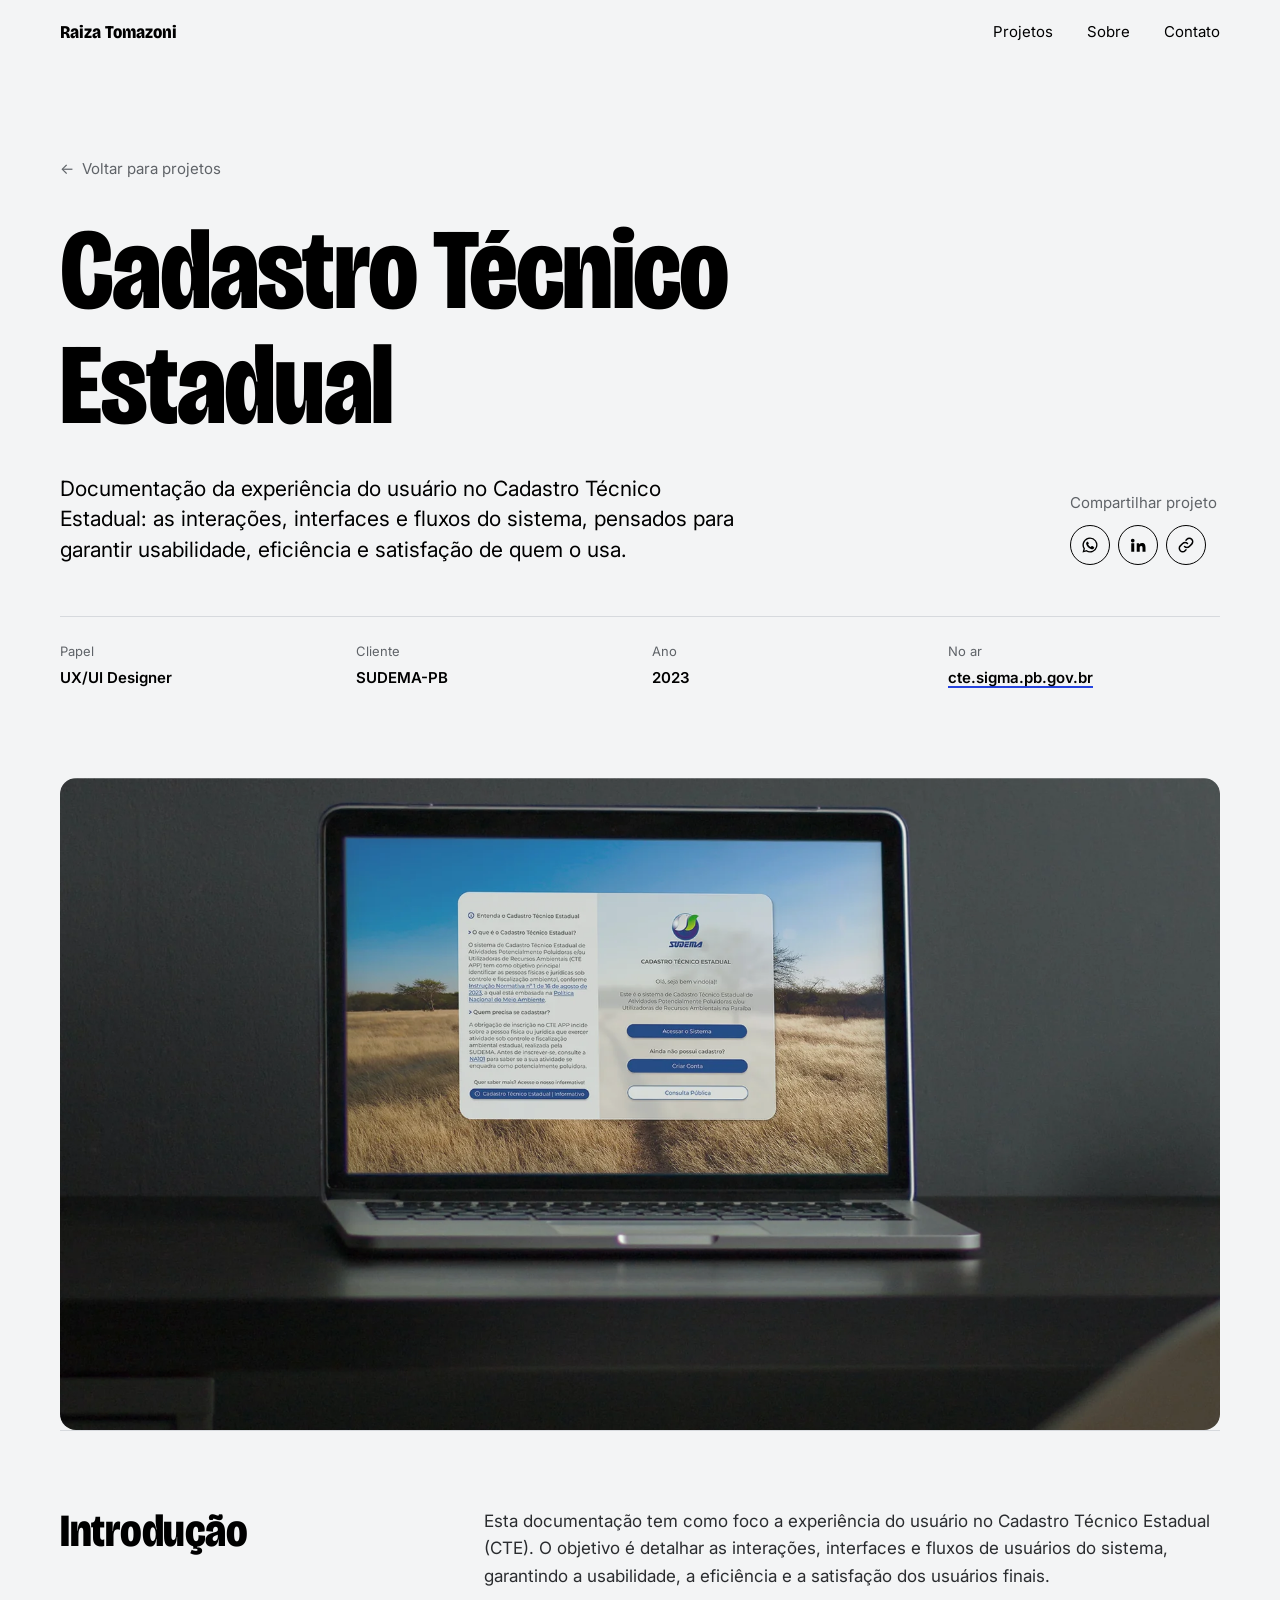
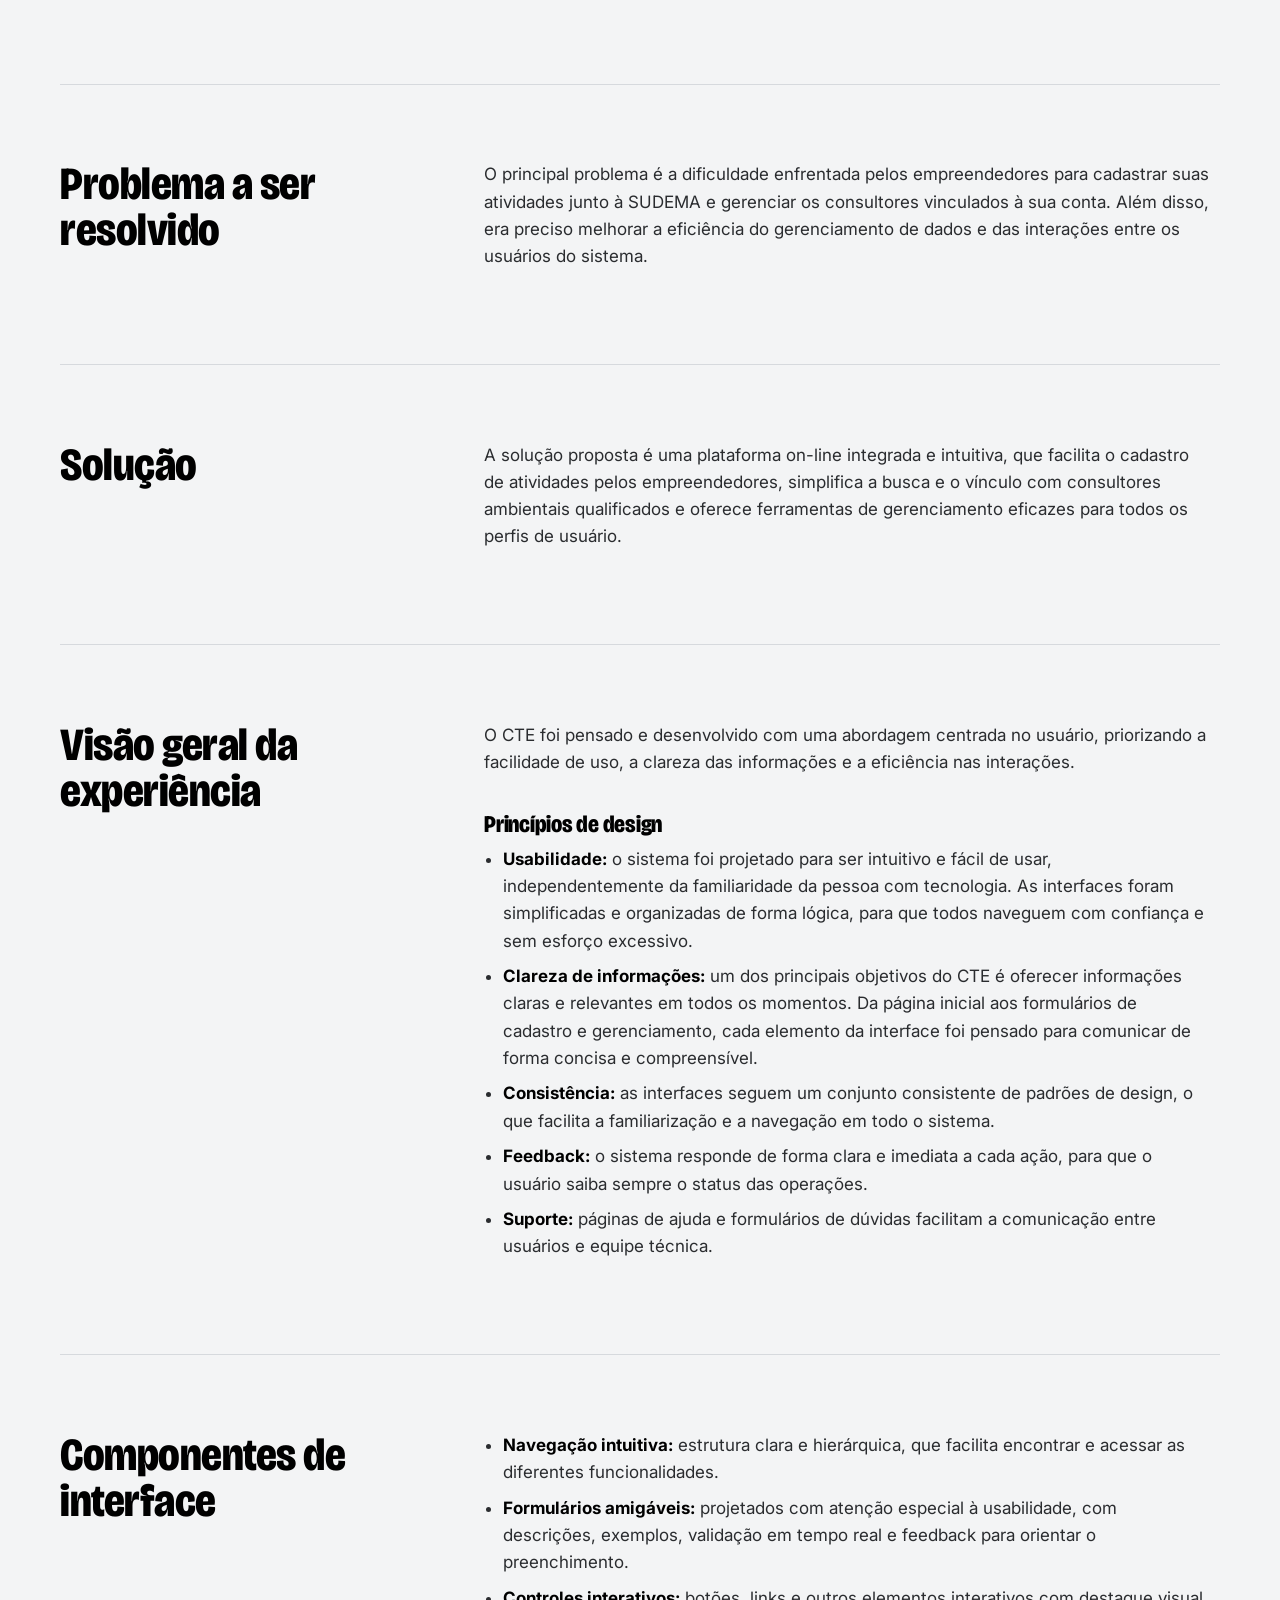
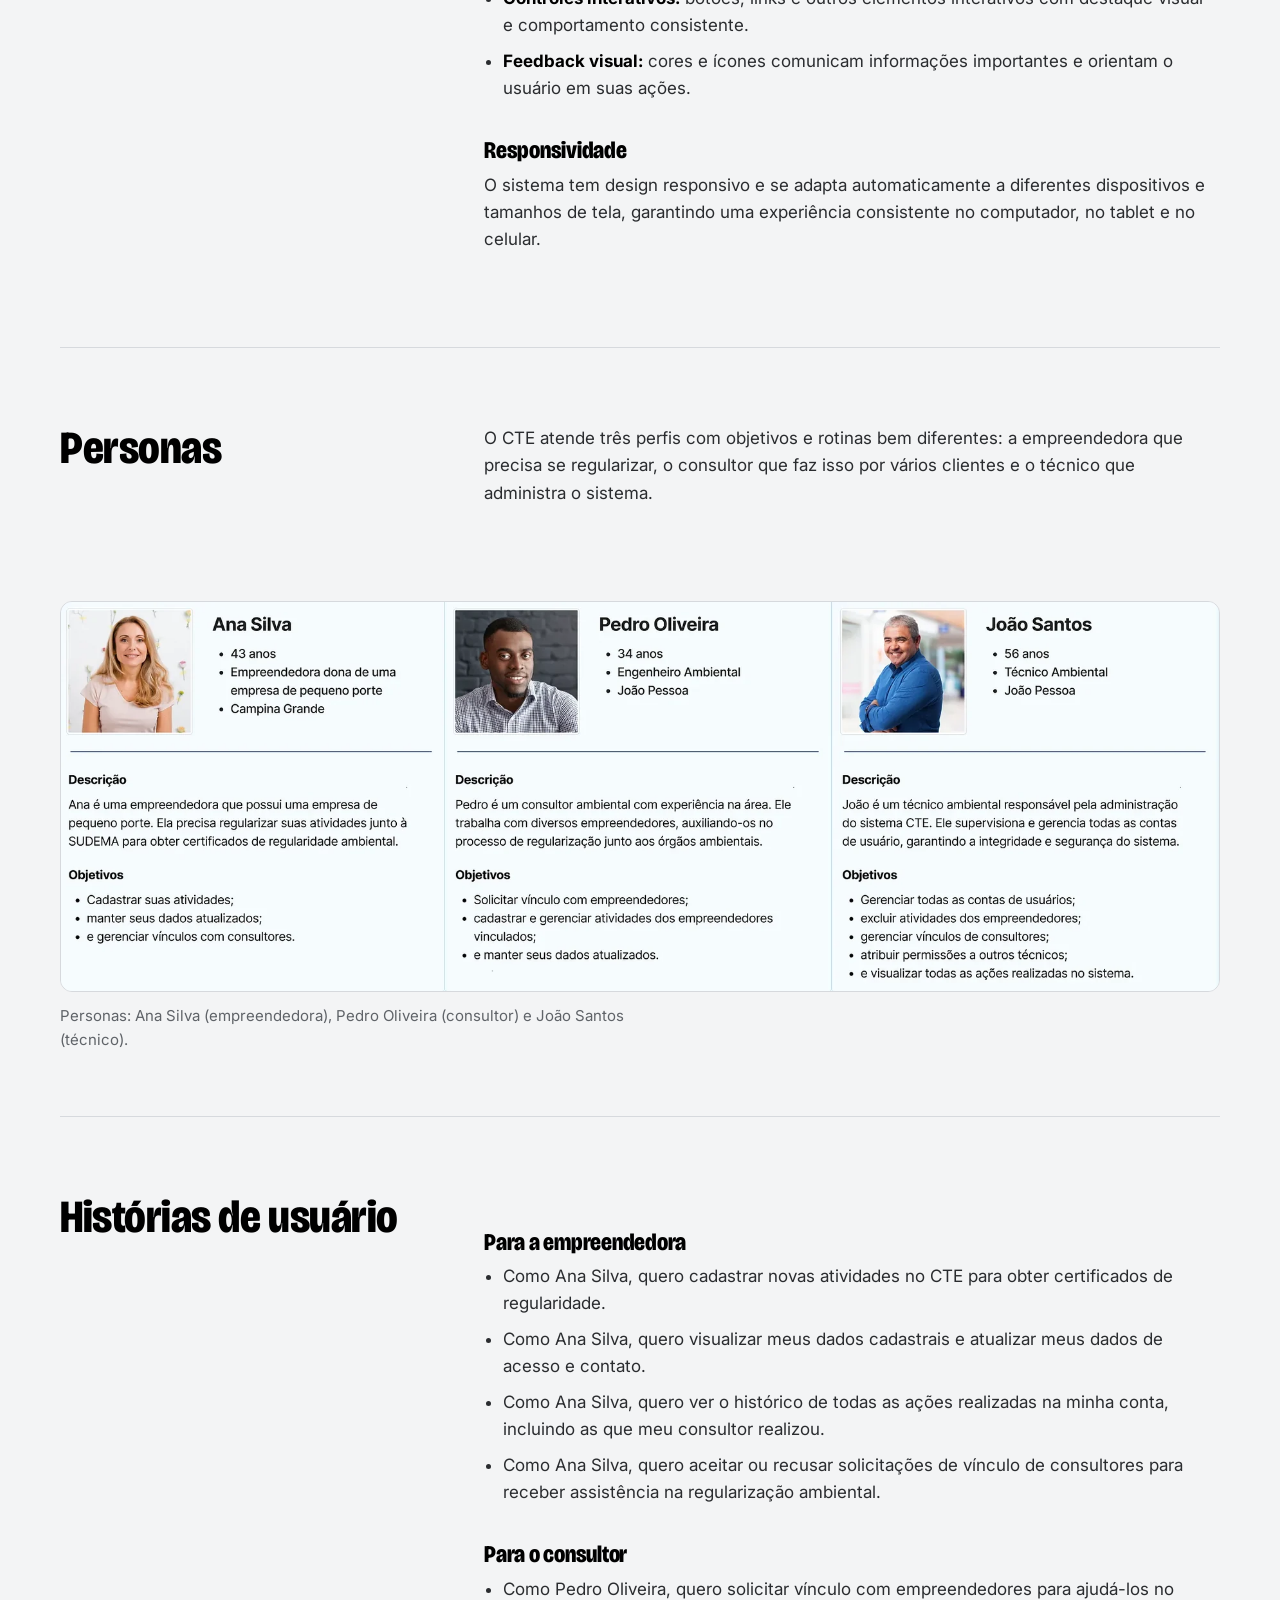
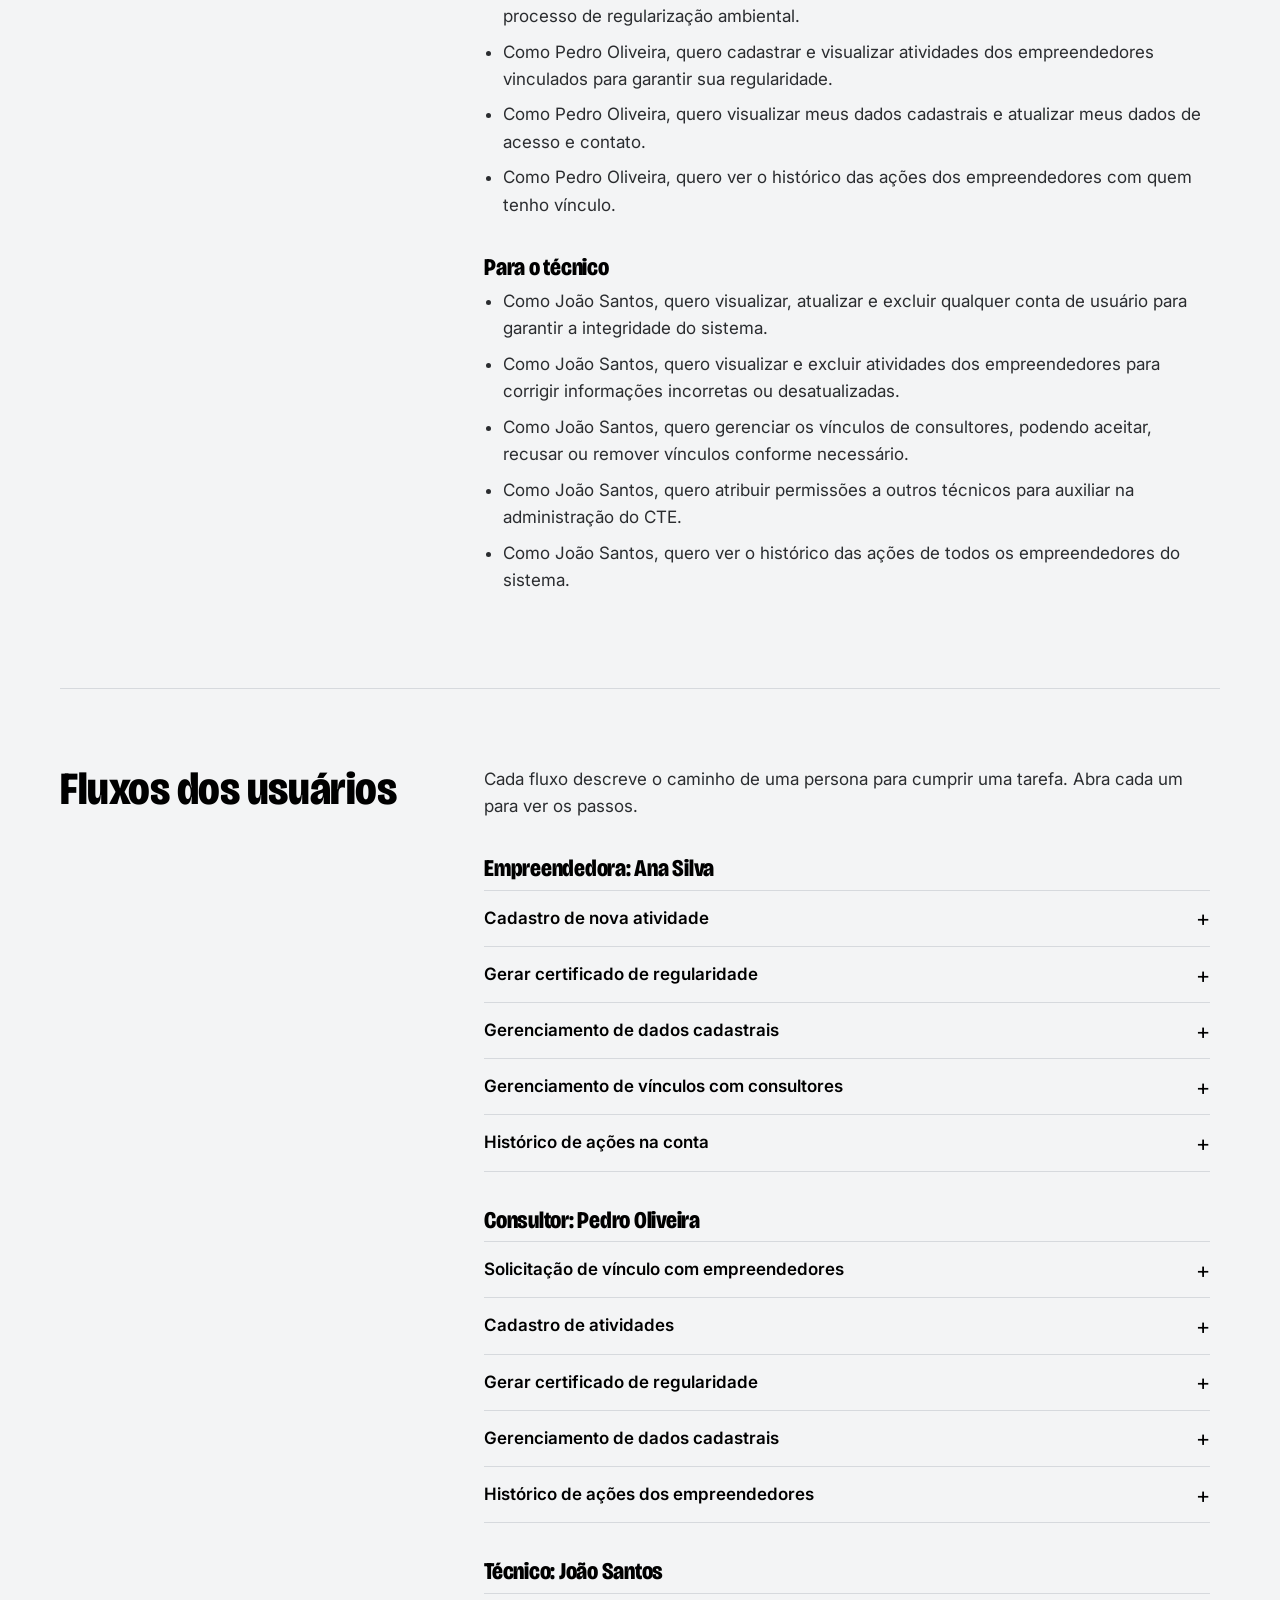
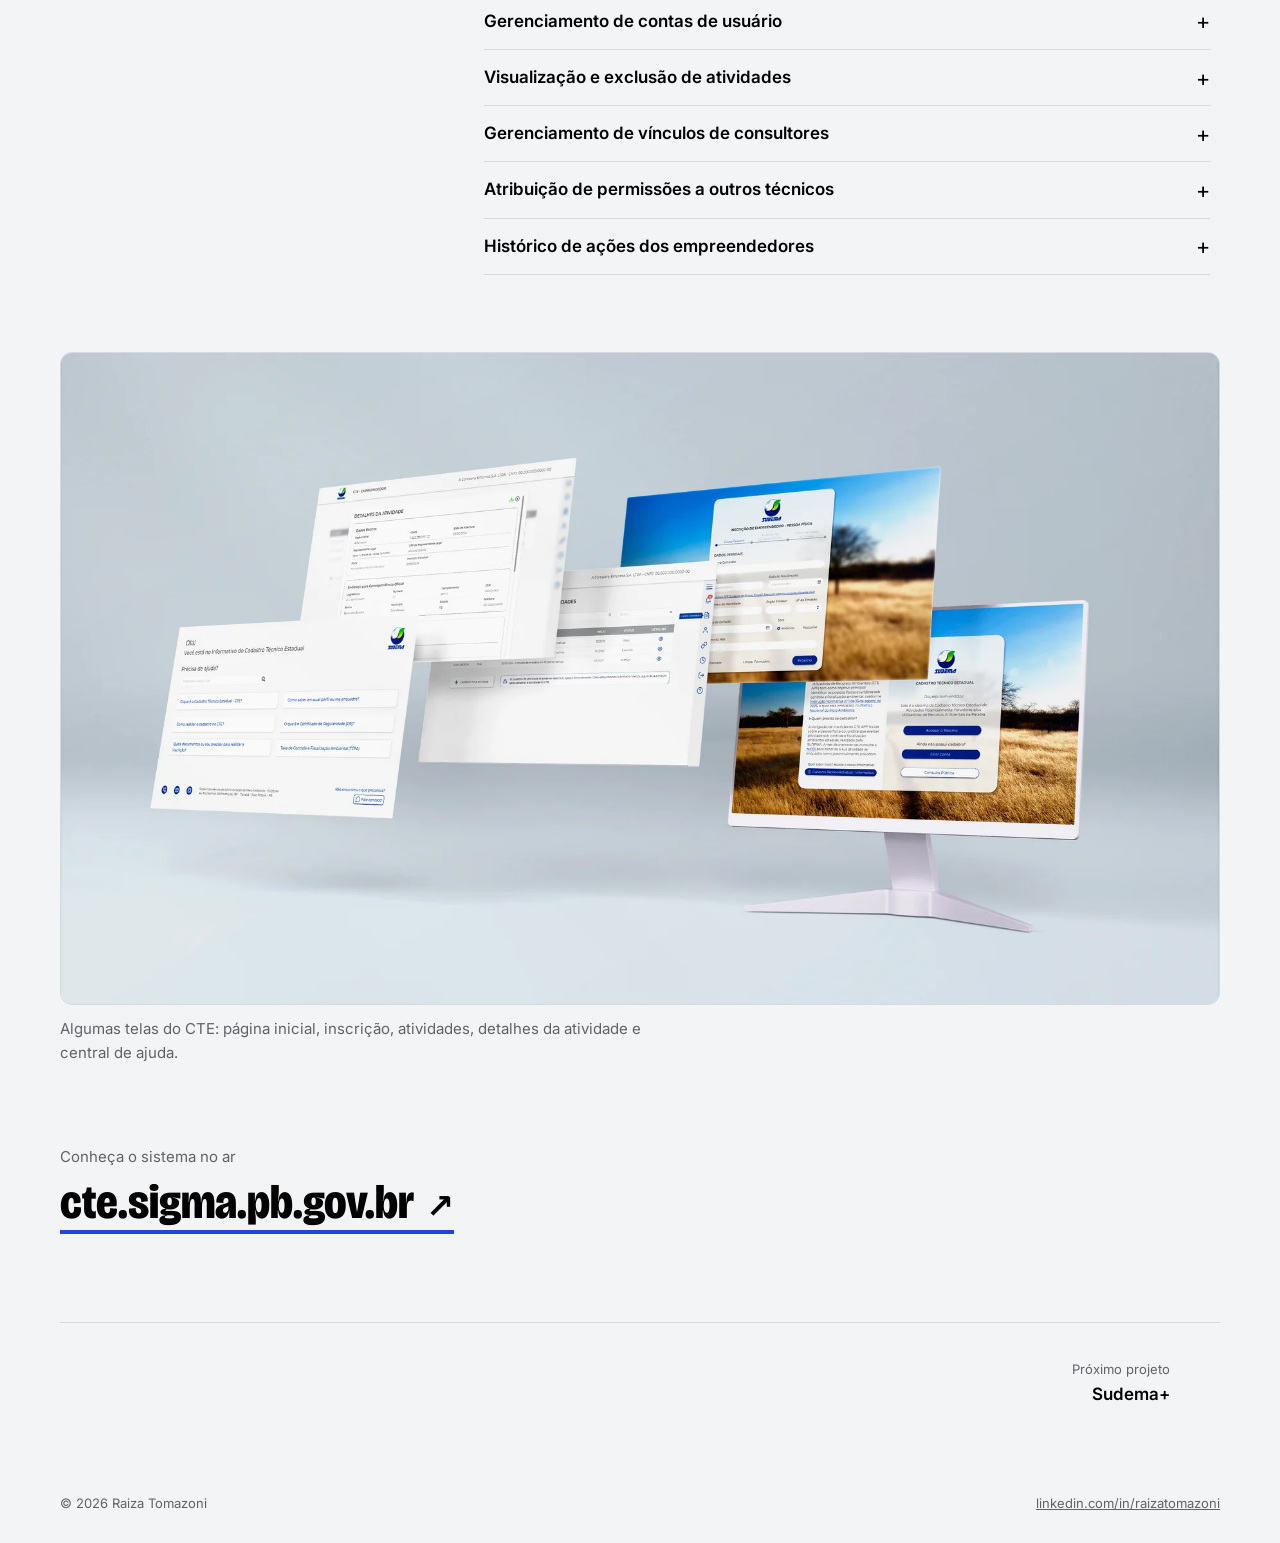
==== commit 89ad37c8: "Botões de compartilhamento nos projetos e na home Co-Authored-By: Claude Opus 5.5 <noreply@anthropic" ====
--- a/projetos/cte.html
+++ b/projetos/cte.html
@@ -13,7 +13,7 @@
 <link rel="icon" href="../assets/favicon-32.png" sizes="32x32" type="image/png">
 <link rel="apple-touch-icon" href="../assets/apple-touch-icon.png">
 <link rel="preconnect" href="https://fonts.googleapis.com"><link rel="preconnect" href="https://fonts.gstatic.com" crossorigin><link href="https://fonts.googleapis.com/css2?family=Bricolage+Grotesque:opsz,wdth,wght@12..96,75..100,200..800&family=Inter:opsz,wght@14..32,400..700&family=Quicksand:wght@400..700&family=Lato:wght@400;700&display=swap" rel="stylesheet">
-<link rel="stylesheet" href="../assets/css/style.css?v=1792434955">
+<link rel="stylesheet" href="../assets/css/style.css?v=1792503175">
 <script>document.documentElement.classList.add('js')</script>
 </head>
 <body>
@@ -32,7 +32,10 @@
 <section class="case-hero"><div class="wrap">
   <a class="back" href="../index.html#projetos"><span aria-hidden="true">←</span> Voltar para projetos</a>
   <h1 data-load><span class="line"><span>Cadastro Técnico Estadual</span></span></h1>
-  <p class="lede" data-reveal>Documentação da experiência do usuário no Cadastro Técnico Estadual: as interações, interfaces e fluxos do sistema, pensados para garantir usabilidade, eficiência e satisfação de quem o usa.</p>
+  <div class="case-hero__row">
+    <p class="lede" data-reveal>Documentação da experiência do usuário no Cadastro Técnico Estadual: as interações, interfaces e fluxos do sistema, pensados para garantir usabilidade, eficiência e satisfação de quem o usa.</p>
+    <div data-reveal><div class="share" data-share data-share-text="Cadastro Técnico Estadual — estudo de caso de Raiza Tomazoni"><span class="share__label">Compartilhar projeto</span><div class="share__btns"><button class="share__btn share__native" type="button" data-share-native aria-label="Compartilhar" hidden><svg viewBox="0 0 24 24" aria-hidden="true"><path fill="none" stroke="currentColor" stroke-width="2" stroke-linecap="round" stroke-linejoin="round" d="M12 3v12M7 8l5-5 5 5M5 13v6a2 2 0 0 0 2 2h10a2 2 0 0 0 2-2v-6"/></svg></button><a class="share__btn" data-share-wa href="#" target="_blank" rel="noopener" aria-label="Compartilhar no WhatsApp"><svg viewBox="0 0 24 24" aria-hidden="true"><path fill="currentColor" d="M12 2a10 10 0 0 0-8.6 15.1L2 22l5-1.3A10 10 0 1 0 12 2Zm0 18.2a8.2 8.2 0 0 1-4.2-1.2l-.3-.2-3 .8.8-2.9-.2-.3A8.2 8.2 0 1 1 12 20.2Zm4.5-6.1c-.2-.1-1.5-.7-1.7-.8-.2-.1-.4-.1-.6.1l-.8 1c-.1.2-.3.2-.5.1a6.7 6.7 0 0 1-3.3-2.9c-.3-.4.2-.4.7-1.4.1-.2 0-.3 0-.4l-.8-1.8c-.2-.5-.4-.4-.6-.4h-.5a1 1 0 0 0-.7.3 3 3 0 0 0-.9 2.2c0 1.3 1 2.6 1.1 2.8.1.2 1.9 2.9 4.6 4 1.7.7 2.4.8 3.2.7.5-.1 1.5-.6 1.7-1.2.2-.6.2-1.1.2-1.2-.1-.1-.3-.2-.5-.3Z"/></svg></a><a class="share__btn" data-share-li href="#" target="_blank" rel="noopener" aria-label="Compartilhar no LinkedIn"><svg viewBox="0 0 24 24" aria-hidden="true"><path fill="currentColor" d="M4.98 3.5a2.5 2.5 0 1 1 0 5 2.5 2.5 0 0 1 0-5ZM3 9.75h4V21H3V9.75Zm6.5 0h3.8v1.6h.1c.5-1 1.8-2 3.8-2 4 0 4.8 2.6 4.8 6V21h-4v-5c0-1.2 0-2.8-1.7-2.8s-2 1.3-2 2.7V21h-4V9.75Z"/></svg></a><button class="share__btn" type="button" data-share-copy aria-label="Copiar link"><svg viewBox="0 0 24 24" aria-hidden="true"><path fill="none" stroke="currentColor" stroke-width="2" stroke-linecap="round" stroke-linejoin="round" d="M10 14a4.5 4.5 0 0 0 6.4 0l3.2-3.2a4.5 4.5 0 0 0-6.4-6.4L12 5.6M14 10a4.5 4.5 0 0 0-6.4 0l-3.2 3.2a4.5 4.5 0 0 0 6.4 6.4l1.2-1.2"/></svg></button><span class="share__ok" role="status" aria-live="polite"></span></div></div></div>
+  </div>
   <dl class="meta" data-reveal><div><dt>Papel</dt><dd>UX/UI Designer</dd></div><div><dt>Cliente</dt><dd>SUDEMA-PB</dd></div><div><dt>Ano</dt><dd>2023</dd></div><div><dt>No ar</dt><dd><a href="https://cte.sigma.pb.gov.br" target="_blank" rel="noopener">cte.sigma.pb.gov.br</a></dd></div></dl>
 </div></section>
 <div class="wrap case-cover"><div class="case-cover__frame" data-reveal="clip"><img src="../assets/img/cte-mockup.webp?v=41202982" alt="Notebook sobre a mesa exibindo a página inicial do Cadastro Técnico Estadual"></div></div>
@@ -170,10 +173,11 @@
 <a class="next" href="sudema-mais.html"><span class="next__in"><span><span class="next__label">Próximo projeto</span><span class="next__name">Sudema+</span></span><span class="next__arrow" aria-hidden="true">→</span></span></a>
 </div>
 </main>
+
 <footer class="foot"><div class="wrap">
   <span>© <span id="ano">2026</span> Raiza Tomazoni</span>
   <a class="u" href="https://www.linkedin.com/in/raizatomazoni/" target="_blank" rel="noopener">linkedin.com/in/raizatomazoni</a>
 </div></footer>
-<script src="../assets/js/main.js?v=1792434955" defer></script>
+<script src="../assets/js/main.js?v=1792503175" defer></script>
 </body>
 </html>
--- a/assets/css/style.css
+++ b/assets/css/style.css
@@ -425,3 +425,19 @@
 }
 .hero__cta:first-child { margin-top: 0; }
 
+
+/* Compartilhamento */
+.case-hero__row { display: grid; grid-template-columns: 1fr; gap: 24px; }
+@media (min-width: 860px) { .case-hero__row { grid-template-columns: 1fr auto; align-items: end; gap: 48px; } }
+.share { display: flex; flex-direction: column; gap: 10px; }
+.share__label { font-size: var(--f-sm); color: var(--muted); }
+.share__btns { position: relative; display: flex; align-items: center; gap: 8px; }
+.share__btn { display: inline-grid; place-items: center; width: 40px; height: 40px; border-radius: 50%; border: 1.5px solid currentColor; color: var(--ink); background: transparent; cursor: pointer; padding: 0; transition: background .25s, color .25s, border-color .25s; }
+.share__btn svg { width: 18px; height: 18px; }
+.share__btn:hover, .share__btn:focus-visible { background: var(--cobalt); border-color: var(--cobalt); color: #fff; }
+.share__btn[hidden] { display: none; }
+.share__ok { font-size: var(--f-sm); color: var(--cobalt); margin-left: 6px; }
+.contact__share { margin-top: 56px; padding-top: 28px; border-top: 1px solid rgba(255,255,255,.18); }
+.contact .share__label { color: rgba(255,255,255,.65); }
+.contact .share__btn { color: var(--paper); }
+.contact .share__ok { color: #8fa2ff; }
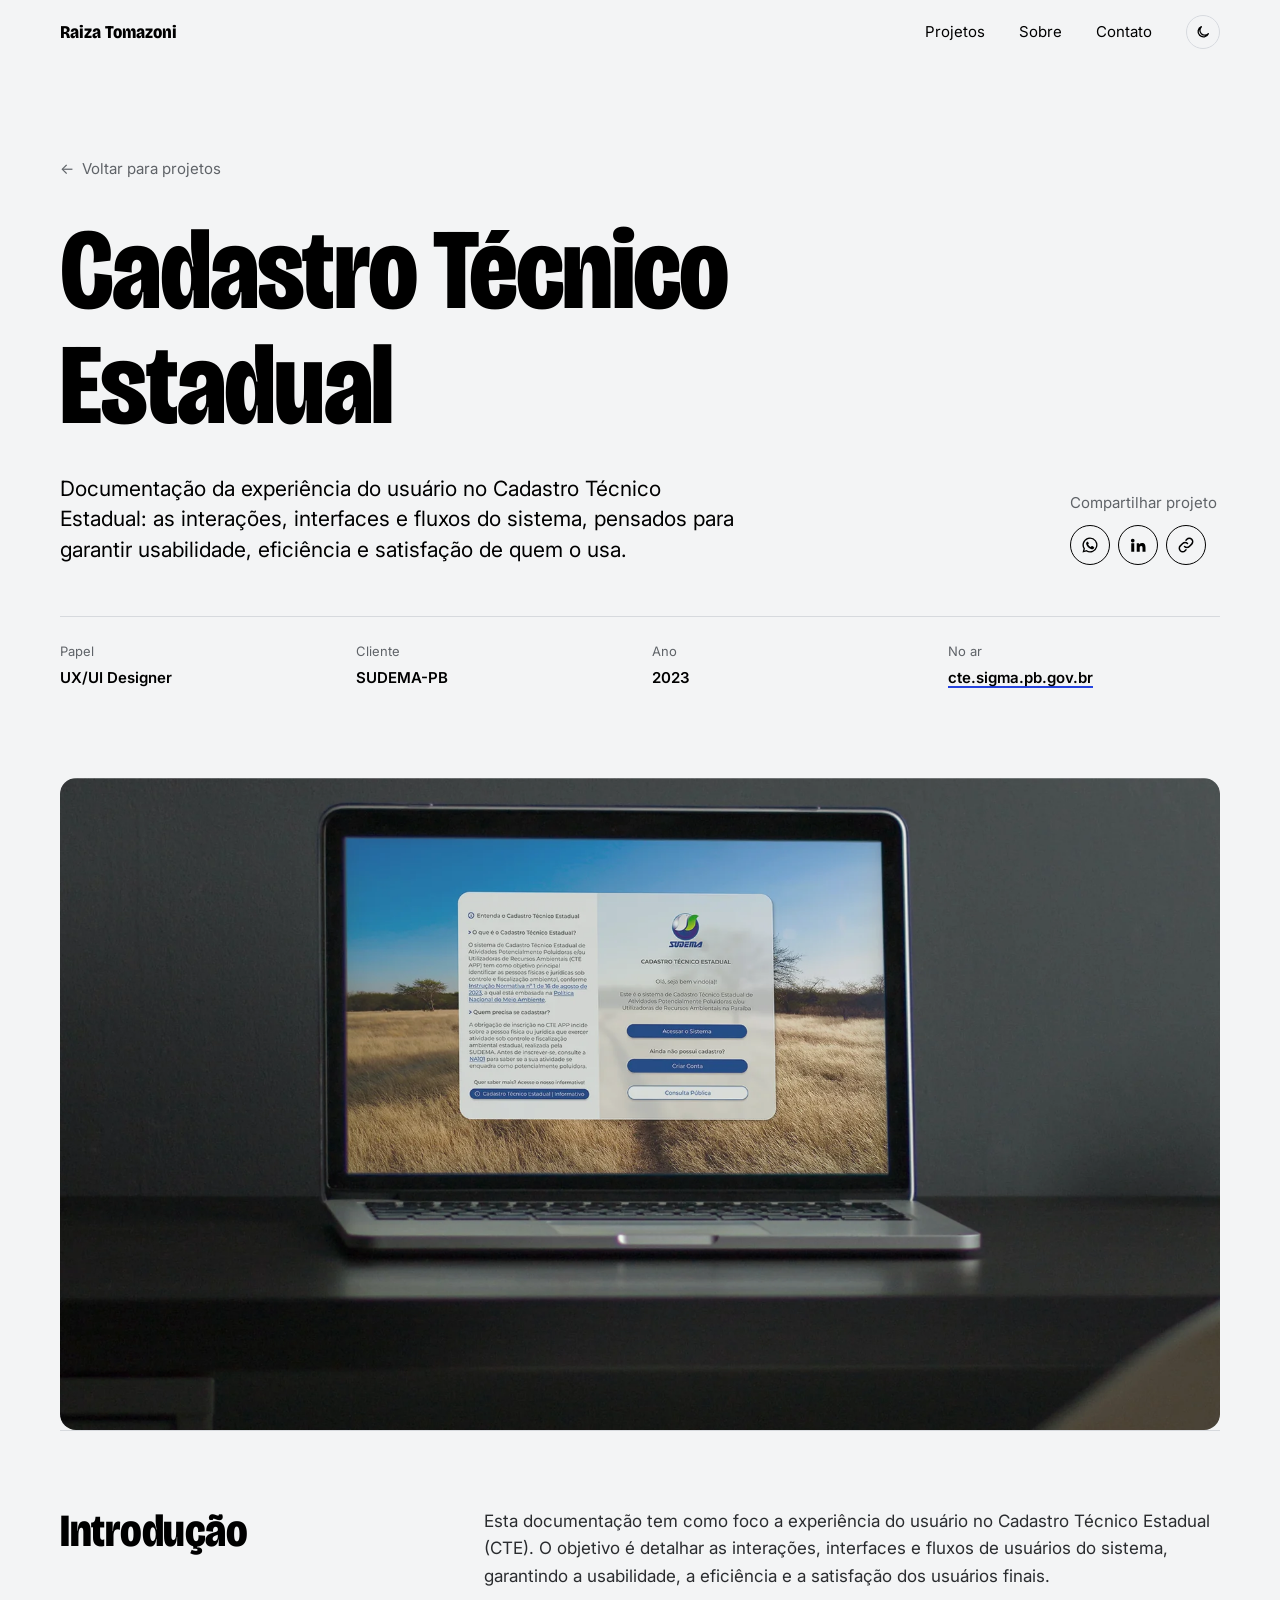
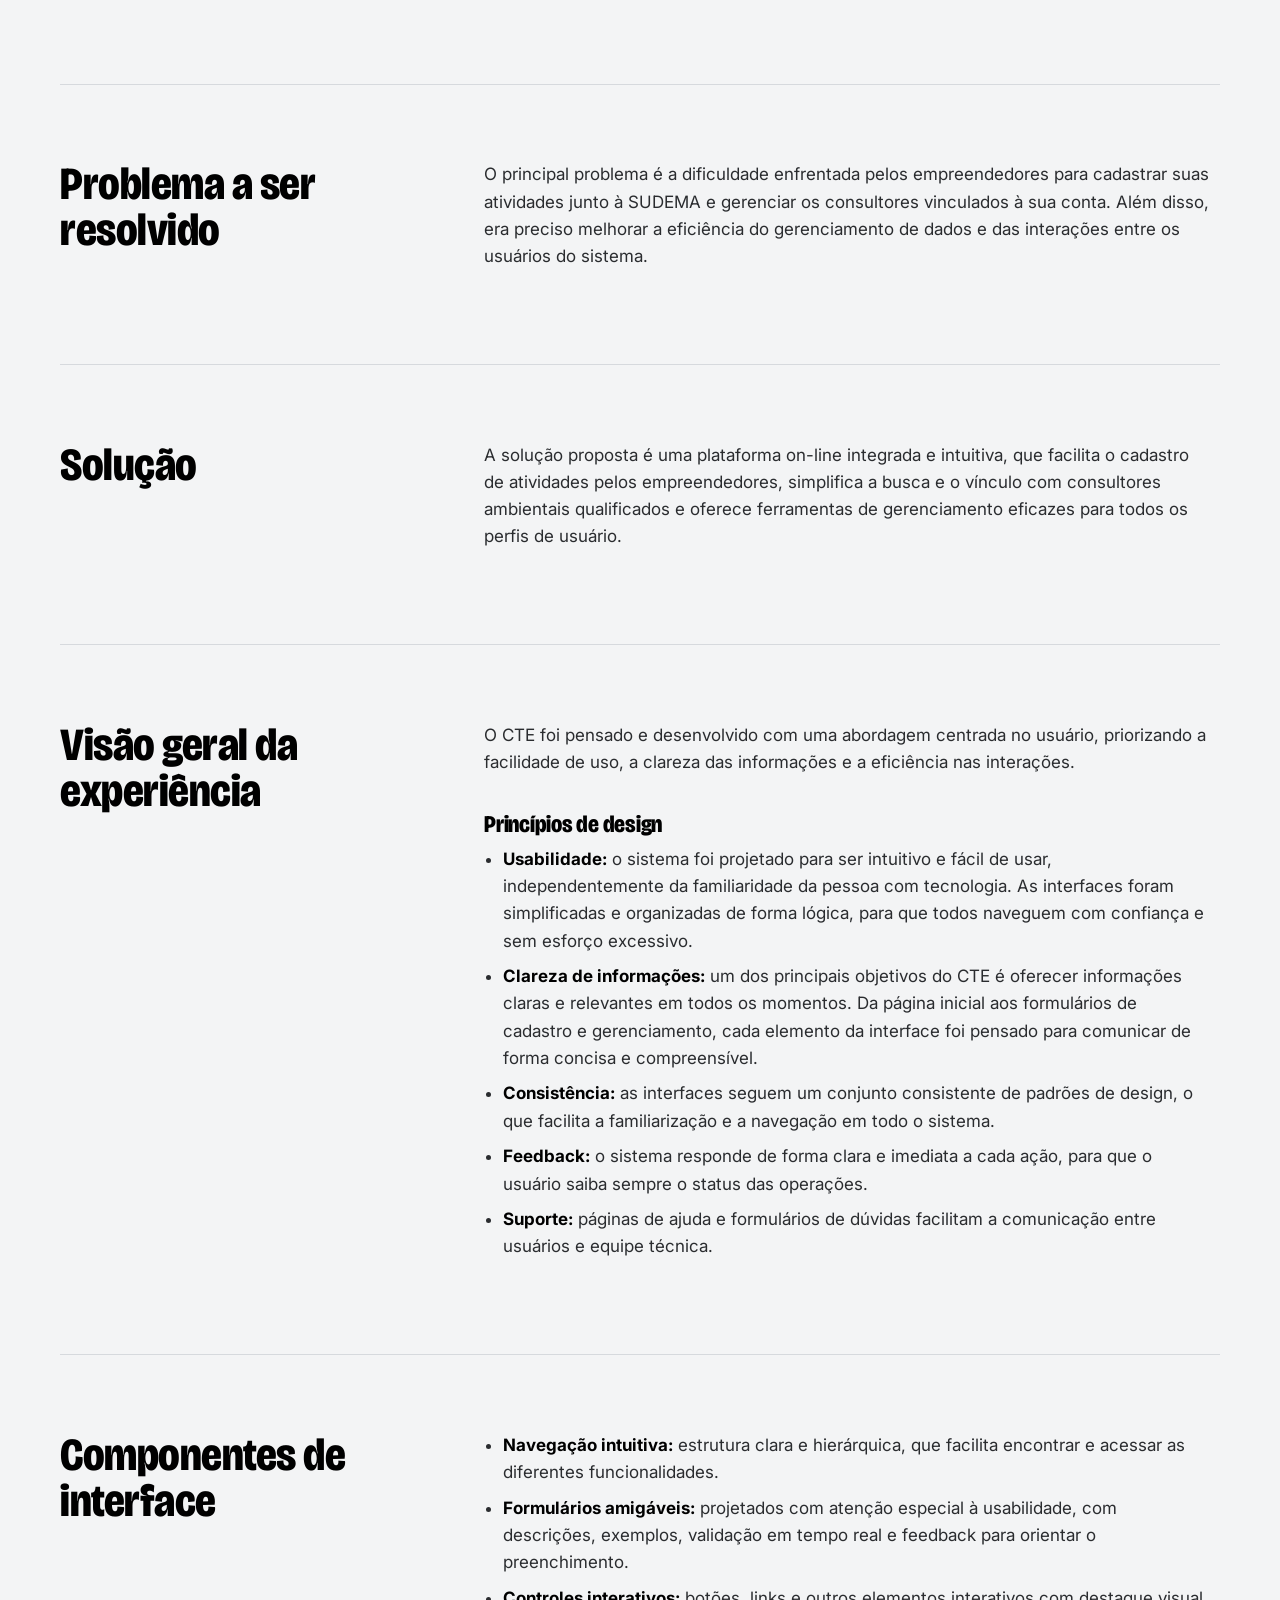
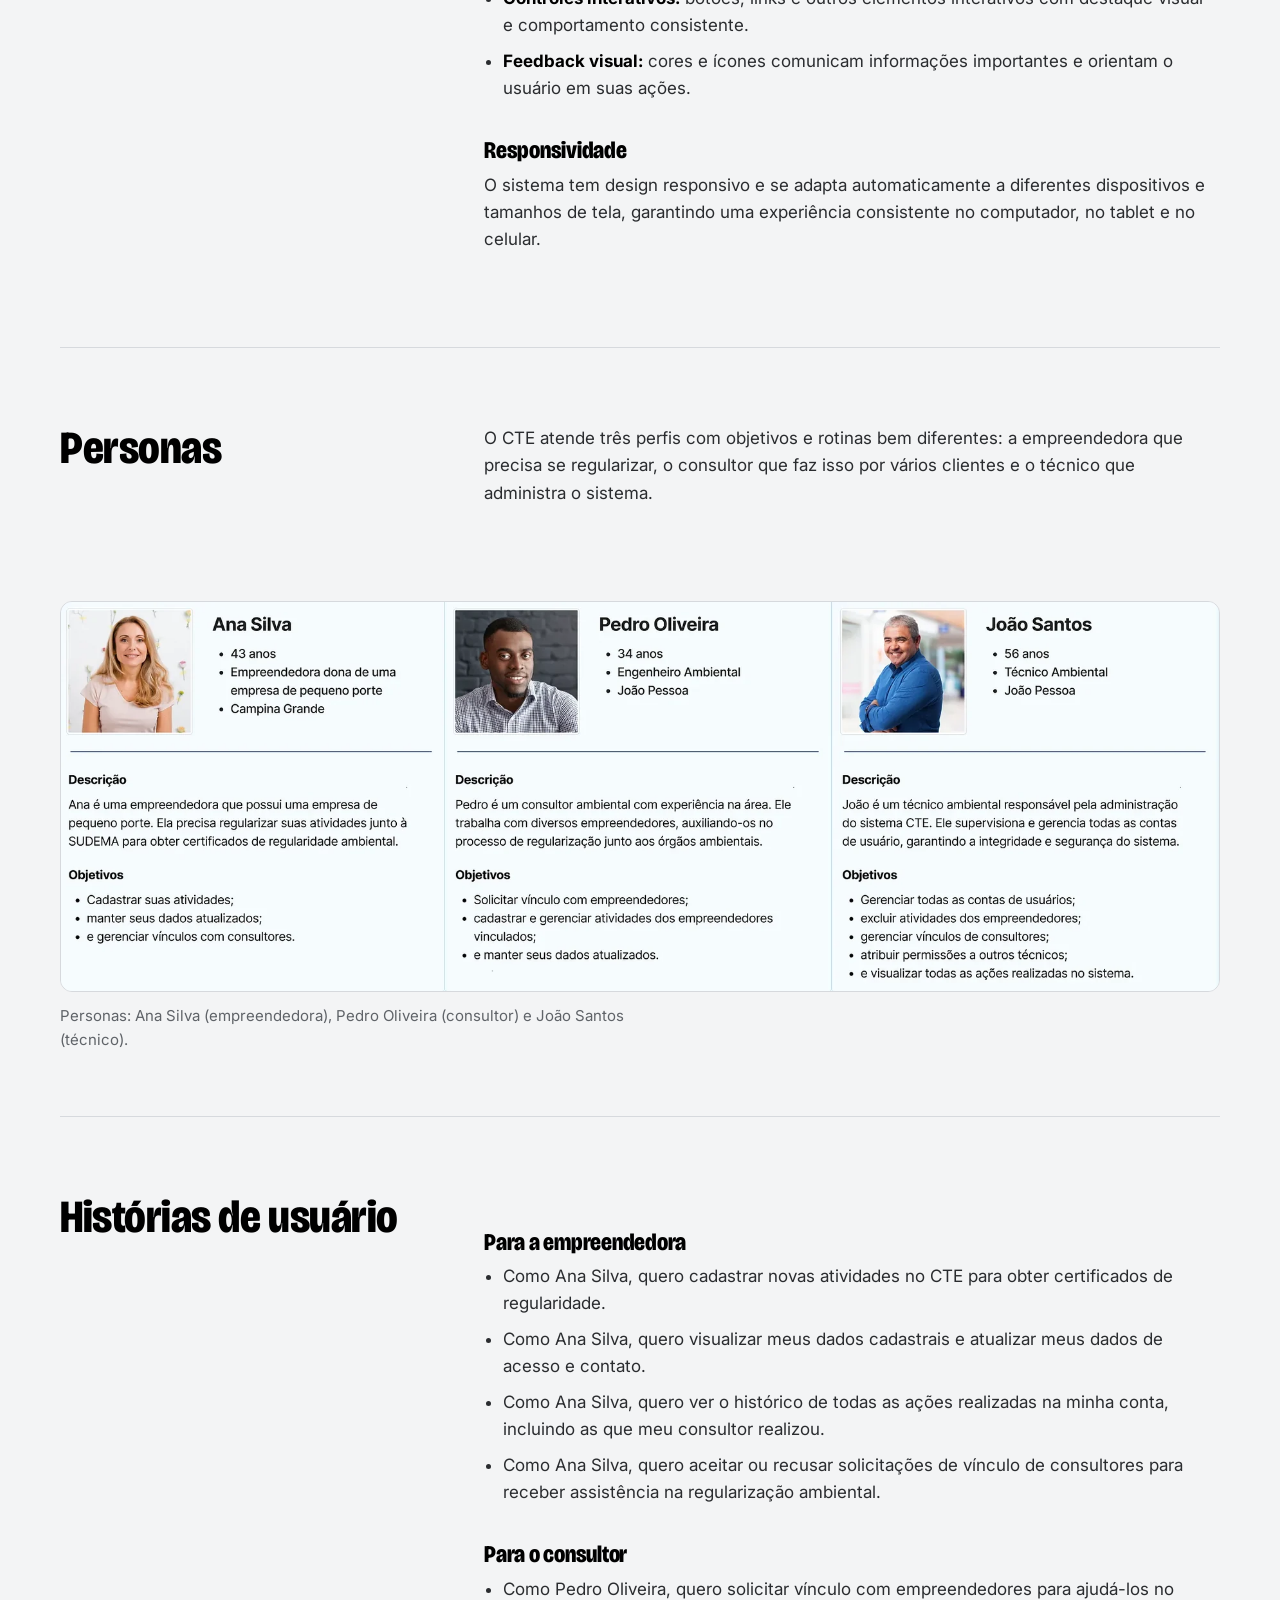
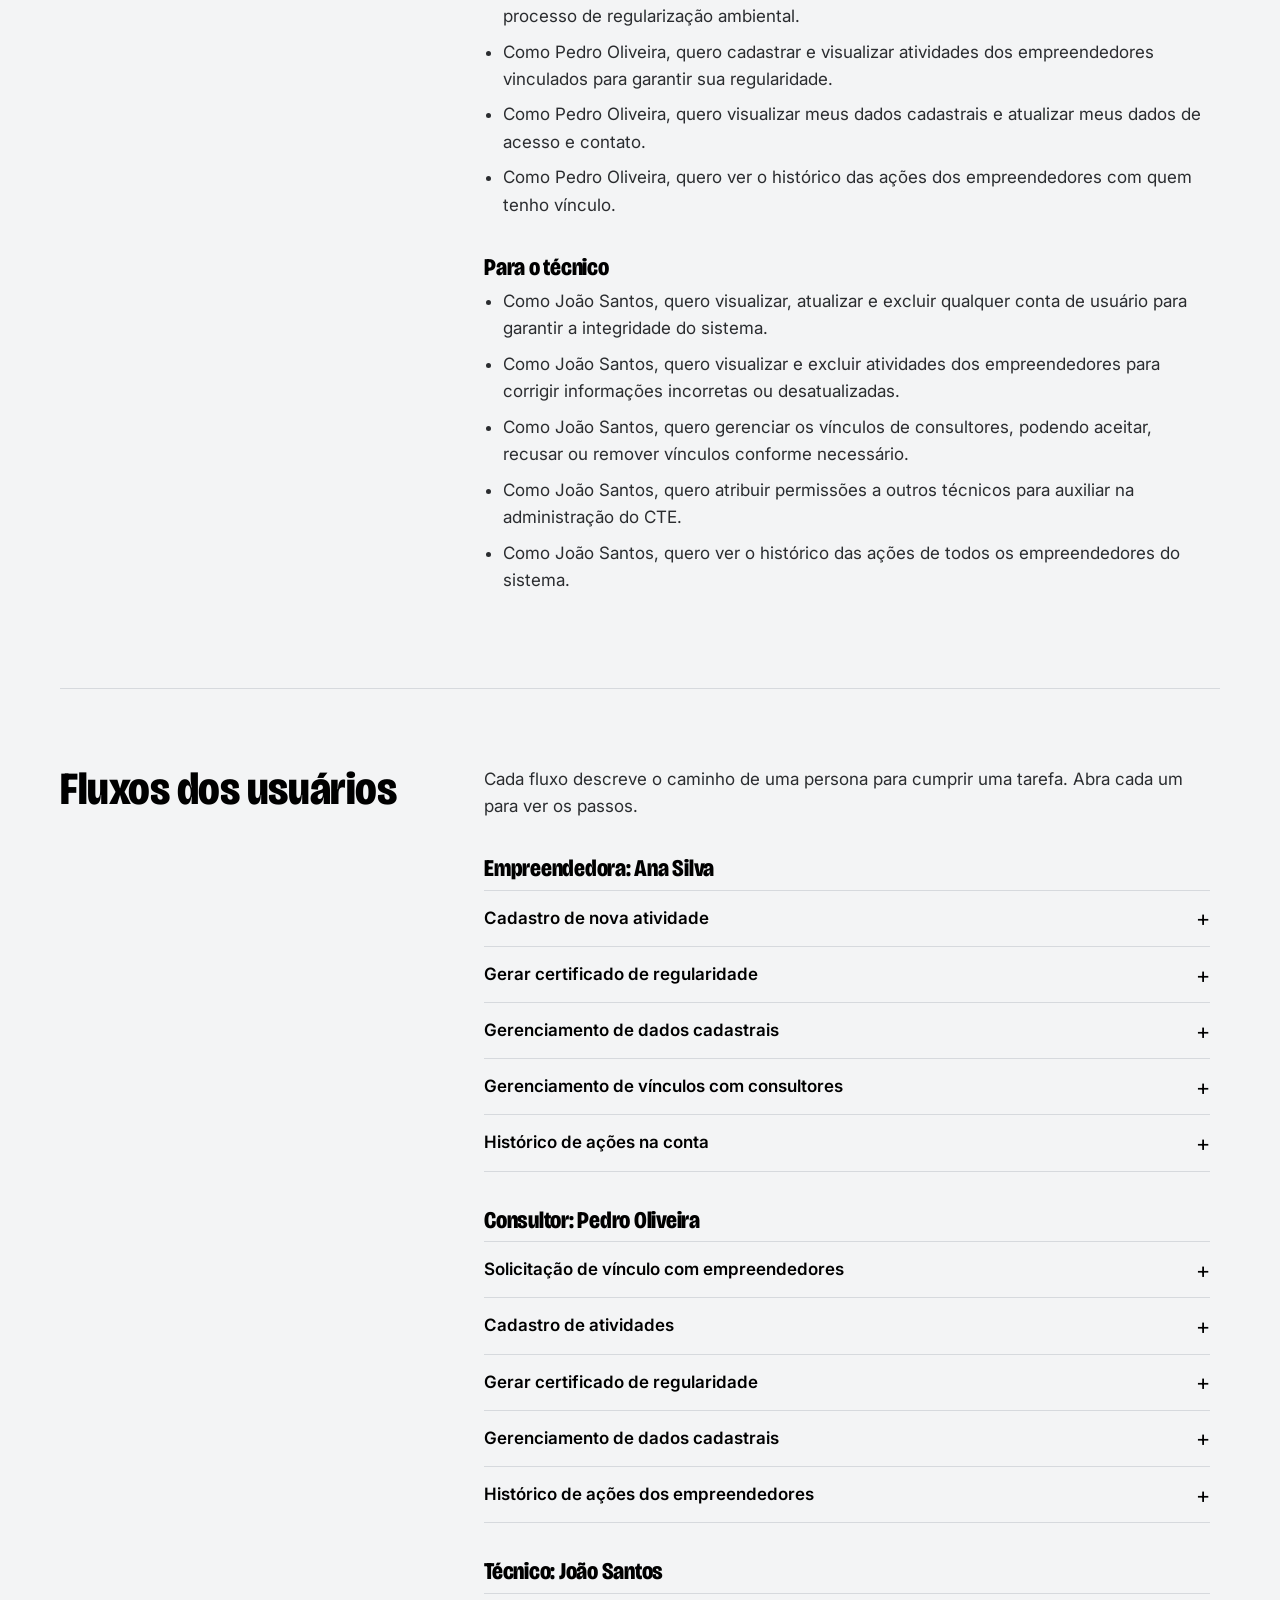
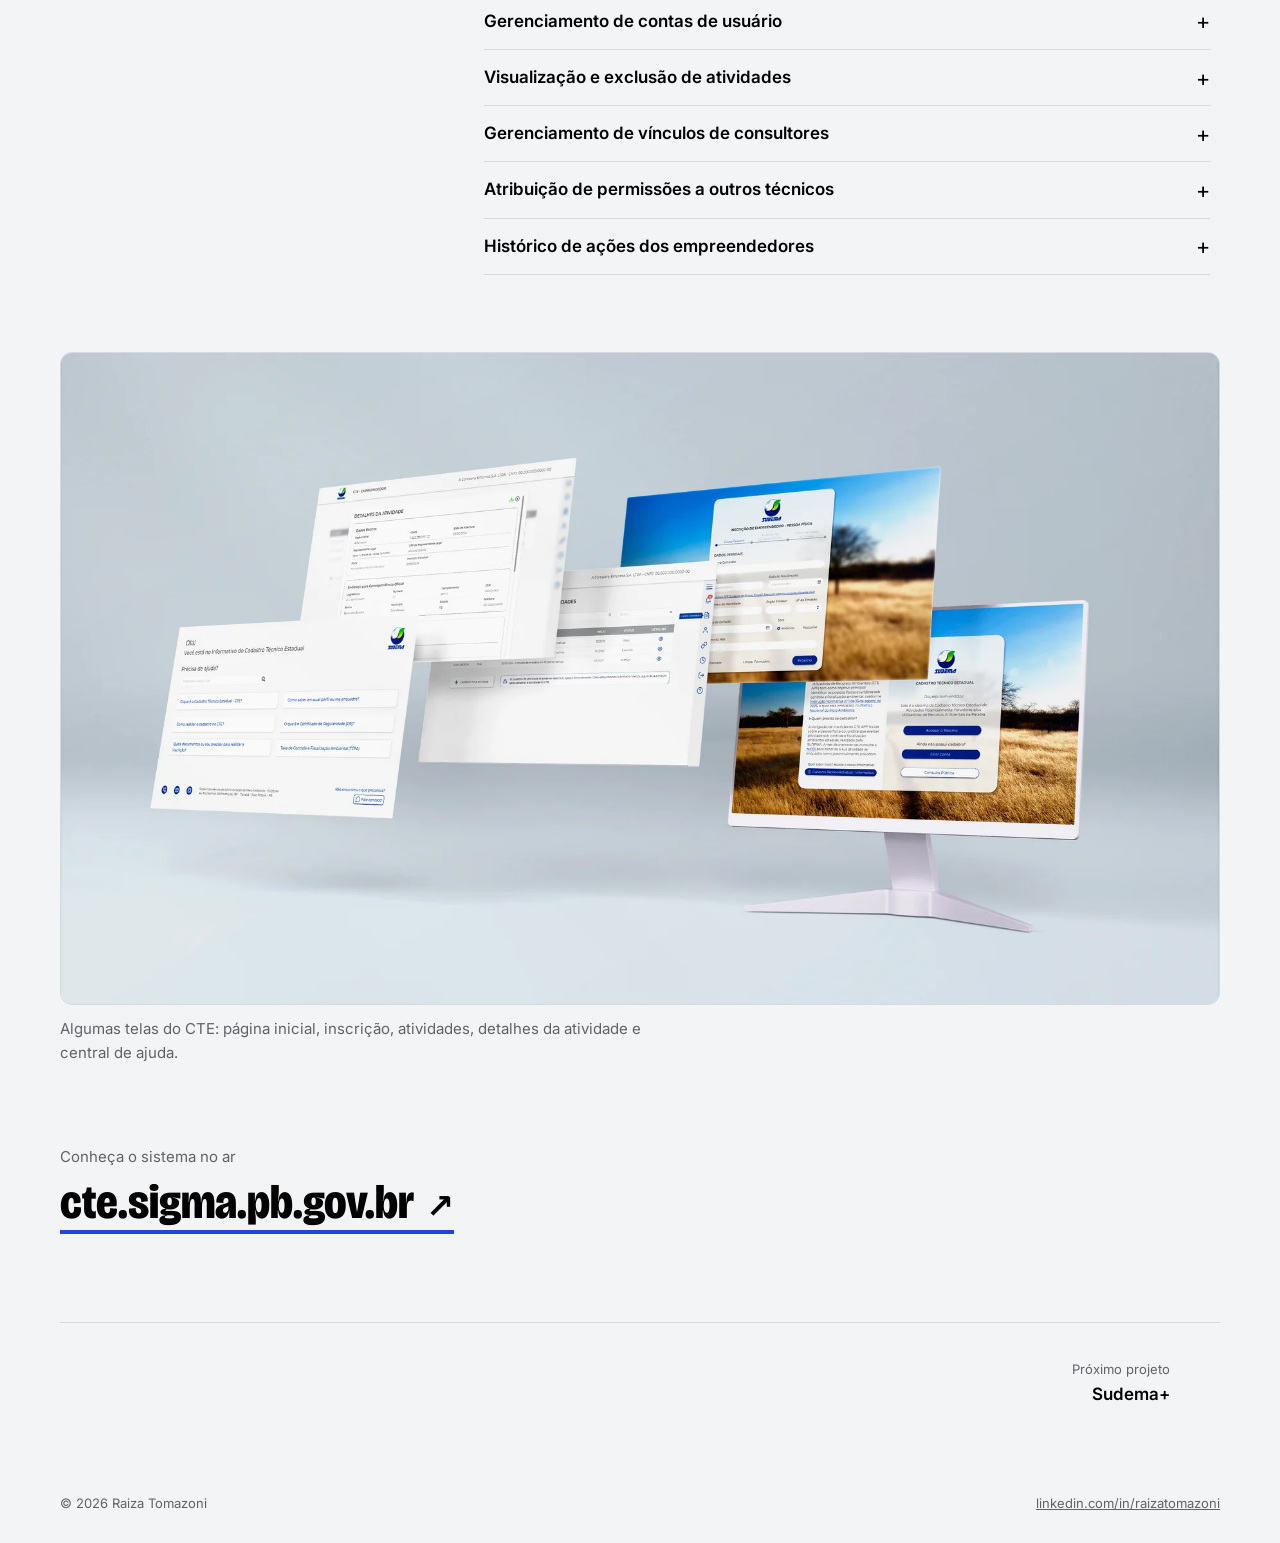
==== commit 677b5c75: "Modo escuro com botão de alternar tema Co-Authored-By: Claude Opus 5.5 <noreply@anthropic.com> Claud" ====
--- a/projetos/cte.html
+++ b/projetos/cte.html
@@ -13,19 +13,20 @@
 <link rel="icon" href="../assets/favicon-32.png" sizes="32x32" type="image/png">
 <link rel="apple-touch-icon" href="../assets/apple-touch-icon.png">
 <link rel="preconnect" href="https://fonts.googleapis.com"><link rel="preconnect" href="https://fonts.gstatic.com" crossorigin><link href="https://fonts.googleapis.com/css2?family=Bricolage+Grotesque:opsz,wdth,wght@12..96,75..100,200..800&family=Inter:opsz,wght@14..32,400..700&family=Quicksand:wght@400..700&family=Lato:wght@400;700&display=swap" rel="stylesheet">
-<link rel="stylesheet" href="../assets/css/style.css?v=1792503175">
-<script>document.documentElement.classList.add('js')</script>
+<link rel="stylesheet" href="../assets/css/style.css?v=1792508304">
+<script>(function(){var d=document.documentElement;d.classList.add('js');var t=null;try{t=localStorage.getItem('tema')}catch(e){}if(!t)t=matchMedia('(prefers-color-scheme: dark)').matches?'dark':'light';d.setAttribute('data-theme',t);document.querySelector('meta[name=theme-color]').setAttribute('content',t==='dark'?'#0e0f11':'#f3f4f5')})()</script>
 </head>
 <body>
 <div class="progress" aria-hidden="true"></div>
 <a class="skip" href="#conteudo">Pular para o conteúdo</a>
 <header class="nav"><div class="wrap">
   <a class="nav__name" href="../index.html">Raiza Tomazoni</a>
-  <nav aria-label="Principal"><ul>
+  <div class="nav__right"><nav aria-label="Principal"><ul>
     <li><a class="u" href="../index.html#projetos">Projetos</a></li>
     <li><a class="u" href="../index.html#sobre">Sobre</a></li>
     <li><a class="u" href="../index.html#contato">Contato</a></li>
   </ul></nav>
+  <button class="theme-toggle" type="button" data-theme-toggle aria-label="Mudar para modo escuro"><svg class="i-moon" viewBox="0 0 24 24" aria-hidden="true"><path fill="none" stroke="currentColor" stroke-width="2" stroke-linecap="round" stroke-linejoin="round" d="M20 14.5A8 8 0 1 1 9.5 4a6.5 6.5 0 0 0 10.5 10.5Z"/></svg><svg class="i-sun" viewBox="0 0 24 24" aria-hidden="true"><g fill="none" stroke="currentColor" stroke-width="2" stroke-linecap="round"><circle cx="12" cy="12" r="4"/><path d="M12 2v2M12 20v2M4.9 4.9l1.4 1.4M17.7 17.7l1.4 1.4M2 12h2M20 12h2M4.9 19.1l1.4-1.4M17.7 6.3l1.4-1.4"/></g></svg></button></div>
 </div></header>
 <main id="conteudo">
 
@@ -178,6 +179,6 @@
   <span>© <span id="ano">2026</span> Raiza Tomazoni</span>
   <a class="u" href="https://www.linkedin.com/in/raizatomazoni/" target="_blank" rel="noopener">linkedin.com/in/raizatomazoni</a>
 </div></footer>
-<script src="../assets/js/main.js?v=1792503175" defer></script>
+<script src="../assets/js/main.js?v=1792508304" defer></script>
 </body>
 </html>
--- a/assets/css/style.css
+++ b/assets/css/style.css
@@ -10,6 +10,9 @@
   --line: #d6d9dd;
   --cobalt: #2443e0;
   --sun: #ffcc1a;
+  --snow: #f3f4f5;
+  --night: #000;
+  --contact: #000;
 
   --display: "Bricolage Grotesque", "Arial Narrow", system-ui, sans-serif;
   --text: "Inter", system-ui, -apple-system, "Segoe UI", sans-serif;
@@ -26,6 +29,19 @@
   --f-hero: clamp(4rem, 15vw, 13.5rem);
 
   --ease: cubic-bezier(.2, .7, .2, 1);
+}
+
+/* ——— Modo escuro ——— */
+:root[data-theme="dark"] {
+  --paper: #0e0f11;
+  --paper-2: #1a1c1f;
+  --ink: #f3f4f5;
+  --ink-2: #d6d8db;
+  --muted: #9ba0a6;
+  --line: #2a2d32;
+  --cobalt: #6680ff;
+  --contact: #17191c;
+  color-scheme: dark;
 }
 
 *, *::before, *::after { box-sizing: border-box; }
@@ -55,7 +71,7 @@
 ::selection { background: var(--cobalt); color: #fff; }
 
 .skip { position: absolute; left: -9999px; }
-.skip:focus { left: 16px; top: 16px; background: #000; color: var(--paper); padding: 8px 12px; z-index: 20; }
+.skip:focus { left: 16px; top: 16px; background: var(--ink); color: var(--paper); padding: 8px 12px; z-index: 20; }
 .wrap { max-width: var(--wrap); margin: 0 auto; padding: 0 var(--gutter); }
 
 /* ——— Barra de progresso de leitura ——— */
@@ -87,11 +103,11 @@
 .hero__cta { display: flex; flex-wrap: wrap; gap: 12px; margin-top: 26px; }
 
 /* Botões com preenchimento que desliza */
-.btn { position: relative; overflow: hidden; isolation: isolate; display: inline-flex; align-items: center; gap: 8px; padding: 13px 22px; border-radius: 999px; font-weight: 600; font-size: var(--f-sm); text-decoration: none; border: 1.5px solid #000; color: #000; transition: color .35s var(--ease); }
-.btn::before { content: ""; position: absolute; inset: 0; background: #000; transform: translateY(101%); transition: transform .4s var(--ease); z-index: -1; border-radius: inherit; }
+.btn { position: relative; overflow: hidden; isolation: isolate; display: inline-flex; align-items: center; gap: 8px; padding: 13px 22px; border-radius: 999px; font-weight: 600; font-size: var(--f-sm); text-decoration: none; border: 1.5px solid var(--ink); color: var(--ink); transition: color .35s var(--ease); }
+.btn::before { content: ""; position: absolute; inset: 0; background: var(--ink); transform: translateY(101%); transition: transform .4s var(--ease); z-index: -1; border-radius: inherit; }
 .btn:hover { color: var(--paper); }
 .btn:hover::before { transform: none; }
-.btn--solid { background: #000; color: var(--paper); }
+.btn--solid { background: var(--ink); color: var(--paper); }
 .btn--solid::before { background: var(--cobalt); }
 
 /* ——— Faixa em movimento ——— */
@@ -130,7 +146,7 @@
 .tags li { font-size: var(--f-xs); padding: 4px 11px; border: 1px solid var(--line); border-radius: 999px; color: var(--muted); }
 
 /* Selo que segue o cursor sobre as imagens */
-.cursor { position: fixed; left: 0; top: 0; width: 104px; height: 104px; margin: -52px 0 0 -52px; border-radius: 50%; background: #000; color: var(--paper); display: grid; place-items: center; text-align: center; font-size: 0.8125rem; font-weight: 600; line-height: 1.2; pointer-events: none; z-index: 40; transform: scale(0); transition: transform .35s var(--ease); }
+.cursor { position: fixed; left: 0; top: 0; width: 104px; height: 104px; margin: -52px 0 0 -52px; border-radius: 50%; background: var(--ink); color: var(--paper); display: grid; place-items: center; text-align: center; font-size: 0.8125rem; font-weight: 600; line-height: 1.2; pointer-events: none; z-index: 40; transform: scale(0); transition: transform .35s var(--ease); }
 .cursor.is-on { transform: scale(1); }
 
 /* ——— Mais trabalhos ——— */
@@ -156,21 +172,21 @@
 .timeline span { color: var(--muted); }
 .skills { display: flex; flex-wrap: wrap; gap: 8px; list-style: none; padding: 0; margin: 0; }
 .skills li { font-size: var(--f-sm); padding: 7px 14px; border: 1px solid var(--line); border-radius: 999px; transition: background .25s, color .25s, border-color .25s; }
-.skills li:hover { background: #000; color: var(--paper); border-color: #000; }
+.skills li:hover { background: var(--ink); color: var(--paper); border-color: var(--ink); }
 
 /* ——— Contato ——— */
-.contact { background: #000; color: var(--paper); }
+.contact { background: var(--contact); color: var(--snow); }
 .section + .contact { border-top: 0; }
-.contact .section__title { color: var(--paper); margin-bottom: 32px; }
+.contact .section__title { color: var(--snow); margin-bottom: 32px; }
 .contact__row { display: flex; flex-wrap: wrap; align-items: center; gap: 16px; }
-.contact__mail { display: inline-block; font-family: var(--text); font-size: clamp(1.125rem, 2.2vw, 1.5rem); font-weight: 500; letter-spacing: 0; text-decoration: none; line-height: 1.3; word-break: break-word; color: var(--paper); background: linear-gradient(var(--cobalt), var(--cobalt)) 0 100% / 100% 2px no-repeat; padding: 2px 0 4px; transition: background-size .4s var(--ease), color .3s; }
+.contact__mail { display: inline-block; font-family: var(--text); font-size: clamp(1.125rem, 2.2vw, 1.5rem); font-weight: 500; letter-spacing: 0; text-decoration: none; line-height: 1.3; word-break: break-word; color: var(--snow); background: linear-gradient(var(--cobalt), var(--cobalt)) 0 100% / 100% 2px no-repeat; padding: 2px 0 4px; transition: background-size .4s var(--ease), color .3s; }
 .contact__mail:hover { background-size: 100% 100%; color: #fff; }
-.copy { font: inherit; font-size: var(--f-sm); background: none; border: 1.5px solid rgba(243,244,245,.5); color: var(--paper); padding: 9px 16px; border-radius: 999px; cursor: pointer; transition: background .25s, color .25s; }
-.copy:hover { background: var(--paper); color: #000; }
+.copy { font: inherit; font-size: var(--f-sm); background: none; border: 1.5px solid rgba(243,244,245,.5); color: var(--snow); padding: 9px 16px; border-radius: 999px; cursor: pointer; transition: background .25s, color .25s; }
+.copy:hover { background: var(--snow); color: var(--night); }
 .contact__links { display: flex; flex-wrap: wrap; gap: 12px; margin-top: 40px; }
-.contact .btn { border-color: var(--paper); color: var(--paper); }
-.contact .btn::before { background: var(--paper); }
-.contact .btn:hover { color: #000; }
+.contact .btn { border-color: var(--snow); color: var(--snow); }
+.contact .btn::before { background: var(--snow); }
+.contact .btn:hover { color: var(--night); }
 
 .foot { padding: 28px 0; font-size: var(--f-xs); color: var(--muted); }
 .foot .wrap { display: flex; justify-content: space-between; gap: 16px; flex-wrap: wrap; }
@@ -178,7 +194,7 @@
 /* ——— Estudo de caso ——— */
 .case-hero { padding: clamp(40px, 7vw, 96px) 0 clamp(28px, 4vw, 48px); }
 .back { display: inline-flex; align-items: center; gap: 8px; font-size: var(--f-sm); color: var(--muted); text-decoration: none; margin-bottom: 32px; transition: color .25s, gap .3s var(--ease); }
-.back:hover { color: #000; gap: 14px; }
+.back:hover { color: var(--ink); gap: 14px; }
 .case-hero h1 { font-size: clamp(3rem, 9vw, 7.5rem); max-width: 14ch; margin-bottom: 24px; letter-spacing: -0.015em; font-variation-settings: "opsz" 96, "wdth" 80; }
 .case-hero .lede { font-size: var(--f-lg); line-height: 1.45; max-width: 52ch; margin: 0; }
 .meta { display: grid; grid-template-columns: repeat(2, 1fr); gap: 20px 24px; margin: clamp(32px, 4vw, 52px) 0 0; padding: 24px 0 0; border-top: 1px solid var(--line); }
@@ -223,8 +239,8 @@
 .next__in { display: inline-flex; align-items: center; gap: 14px; text-align: right; }
 .next__label { display: block; color: var(--muted); font-size: var(--f-xs); margin-bottom: 2px; }
 .next__name { display: block; font-size: var(--f-md); font-weight: 600; color: var(--ink); }
-.next__arrow { display: inline-grid; place-items: center; width: 36px; height: 36px; border-radius: 50%; border: 1.5px solid #000; font-size: 1rem; opacity: 0; transform: translateX(-10px); transition: opacity .3s var(--ease), transform .35s var(--ease), background .25s, color .25s; }
-.next:hover .next__arrow, .next:focus-visible .next__arrow { opacity: 1; transform: none; background: #000; color: var(--paper); }
+.next__arrow { display: inline-grid; place-items: center; width: 36px; height: 36px; border-radius: 50%; border: 1.5px solid var(--ink); font-size: 1rem; opacity: 0; transform: translateX(-10px); transition: opacity .3s var(--ease), transform .35s var(--ease), background .25s, color .25s; }
+.next:hover .next__arrow, .next:focus-visible .next__arrow { opacity: 1; transform: none; background: var(--ink); color: var(--paper); }
 .next:hover .next__name { text-decoration: underline; text-underline-offset: 4px; }
 @media (hover: none) { .next__arrow { opacity: 1; transform: none; } }
 
@@ -250,7 +266,7 @@
 }
 
 /* ——— Blocos extras dos estudos de caso ——— */
-.block__body blockquote { margin: 1.4em 0; padding: 4px 0 4px 20px; border-left: 3px solid #000; font-family: var(--display); font-weight: 700; font-variation-settings: "opsz" 48, "wdth" 85; font-size: clamp(1.375rem, 2.4vw, 1.75rem); line-height: 1.2; color: var(--ink); }
+.block__body blockquote { margin: 1.4em 0; padding: 4px 0 4px 20px; border-left: 3px solid var(--ink); font-family: var(--display); font-weight: 700; font-variation-settings: "opsz" 48, "wdth" 85; font-size: clamp(1.375rem, 2.4vw, 1.75rem); line-height: 1.2; color: var(--ink); }
 .block__body ol { padding-left: 1.2em; margin: 0 0 1em; }
 .block__body ol li { margin-bottom: .5em; }
 
@@ -439,5 +455,17 @@
 .share__ok { font-size: var(--f-sm); color: var(--cobalt); margin-left: 6px; }
 .contact__share { margin-top: 56px; padding-top: 28px; border-top: 1px solid rgba(255,255,255,.18); }
 .contact .share__label { color: rgba(255,255,255,.65); }
-.contact .share__btn { color: var(--paper); }
+.contact .share__btn { color: var(--snow); }
 .contact .share__ok { color: #8fa2ff; }
+
+/* Botão de tema */
+.nav__right { display: flex; align-items: center; gap: clamp(14px, 3vw, 34px); }
+.theme-toggle { display: inline-grid; place-items: center; width: 34px; height: 34px; padding: 0; border-radius: 50%; border: 1.5px solid var(--line); background: transparent; color: var(--ink); cursor: pointer; transition: border-color .25s, background .25s, color .25s; }
+.theme-toggle:hover { border-color: var(--cobalt); color: var(--cobalt); }
+.theme-toggle svg { width: 16px; height: 16px; }
+.theme-toggle .i-sun { display: none; }
+:root[data-theme="dark"] .theme-toggle .i-sun { display: block; }
+:root[data-theme="dark"] .theme-toggle .i-moon { display: none; }
+@media (max-width: 420px) { .nav ul { gap: 12px; } .nav__right { gap: 12px; } .theme-toggle { width: 30px; height: 30px; } }
+html { transition: background-color .3s; }
+body { transition: background-color .3s, color .3s; }
